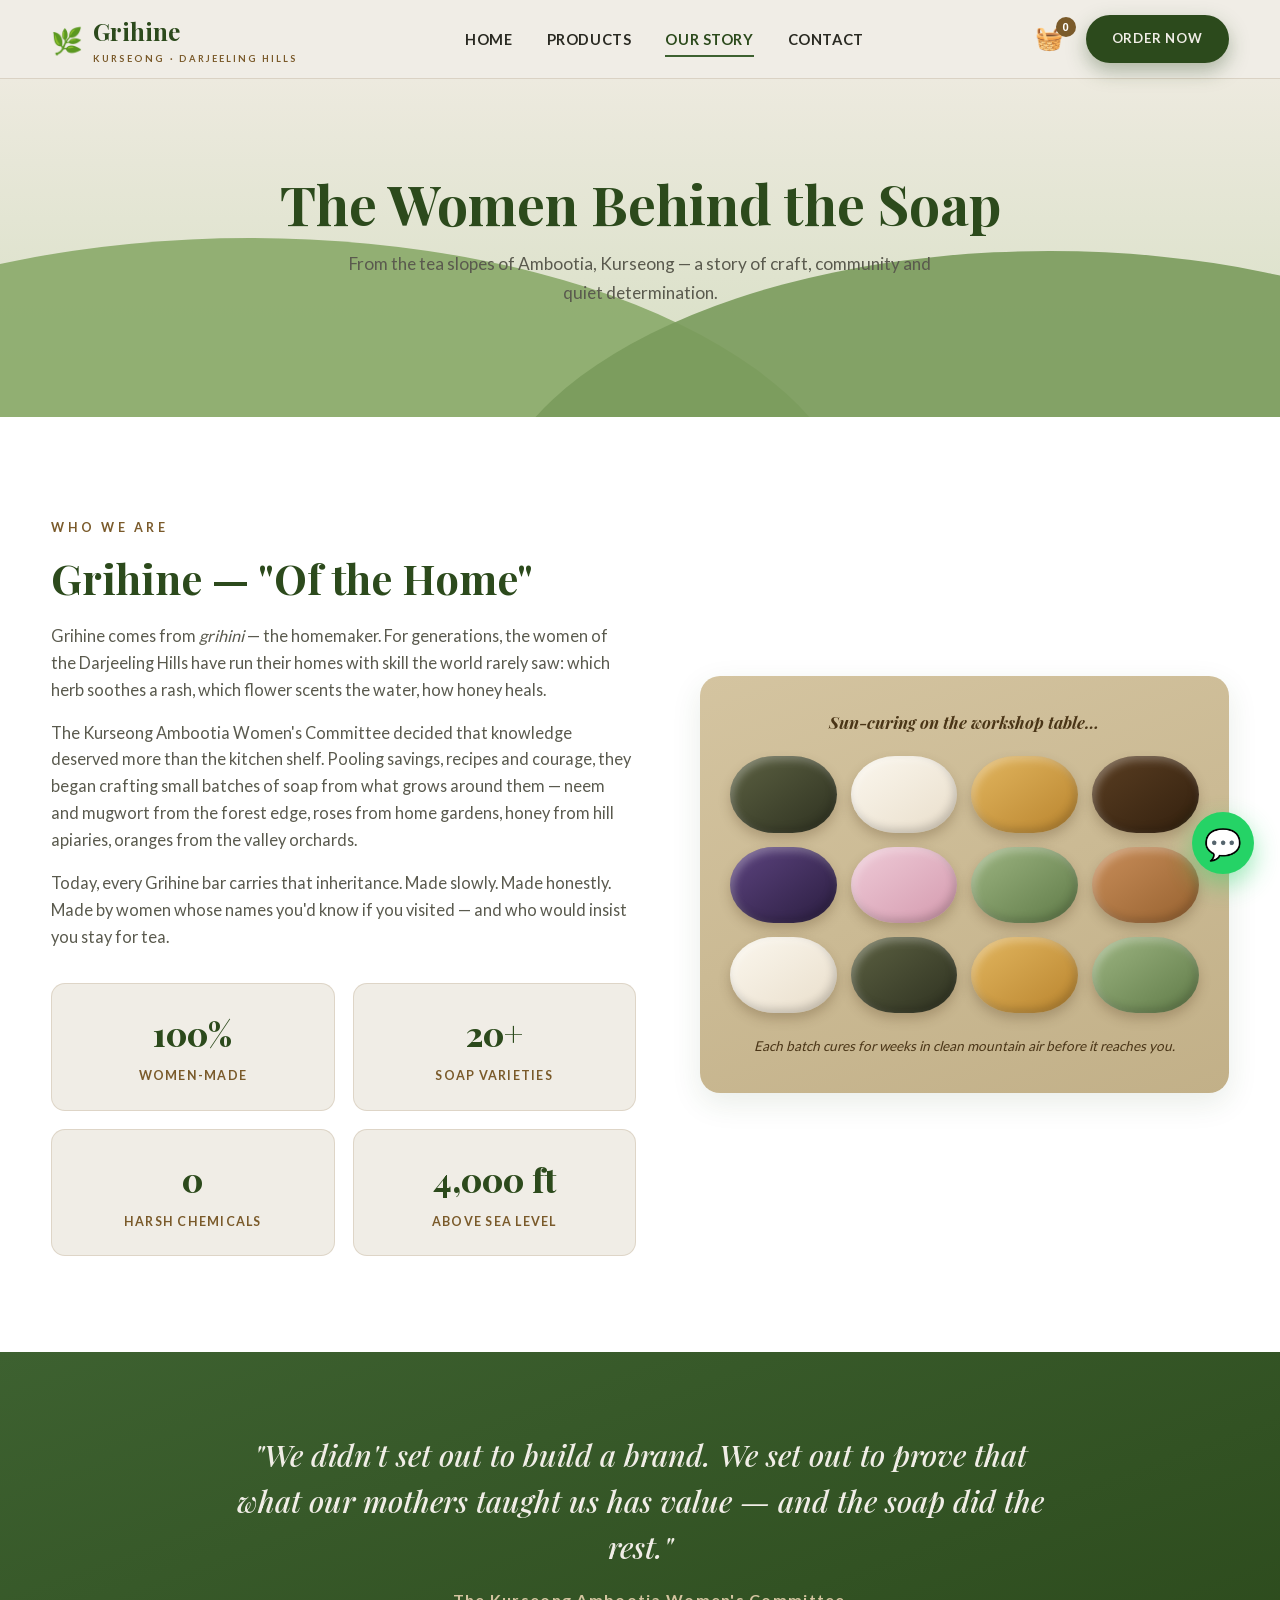
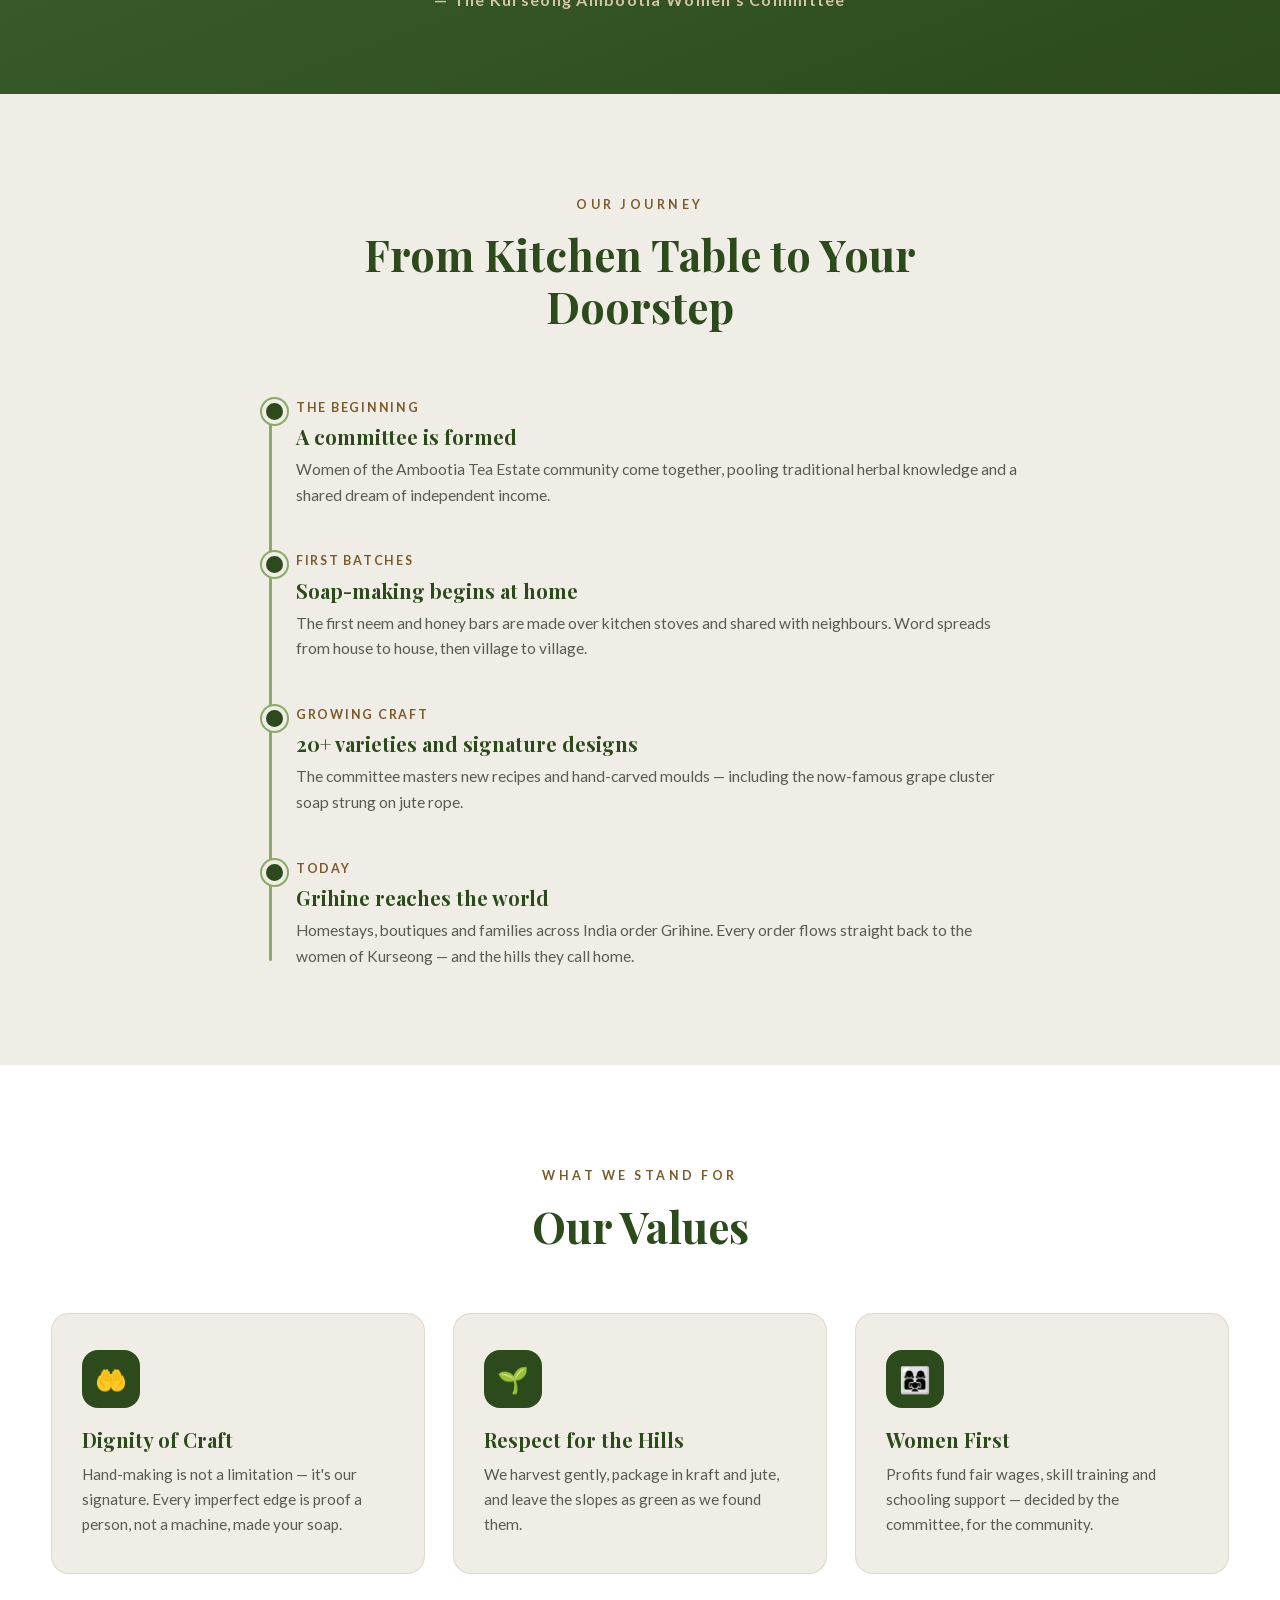
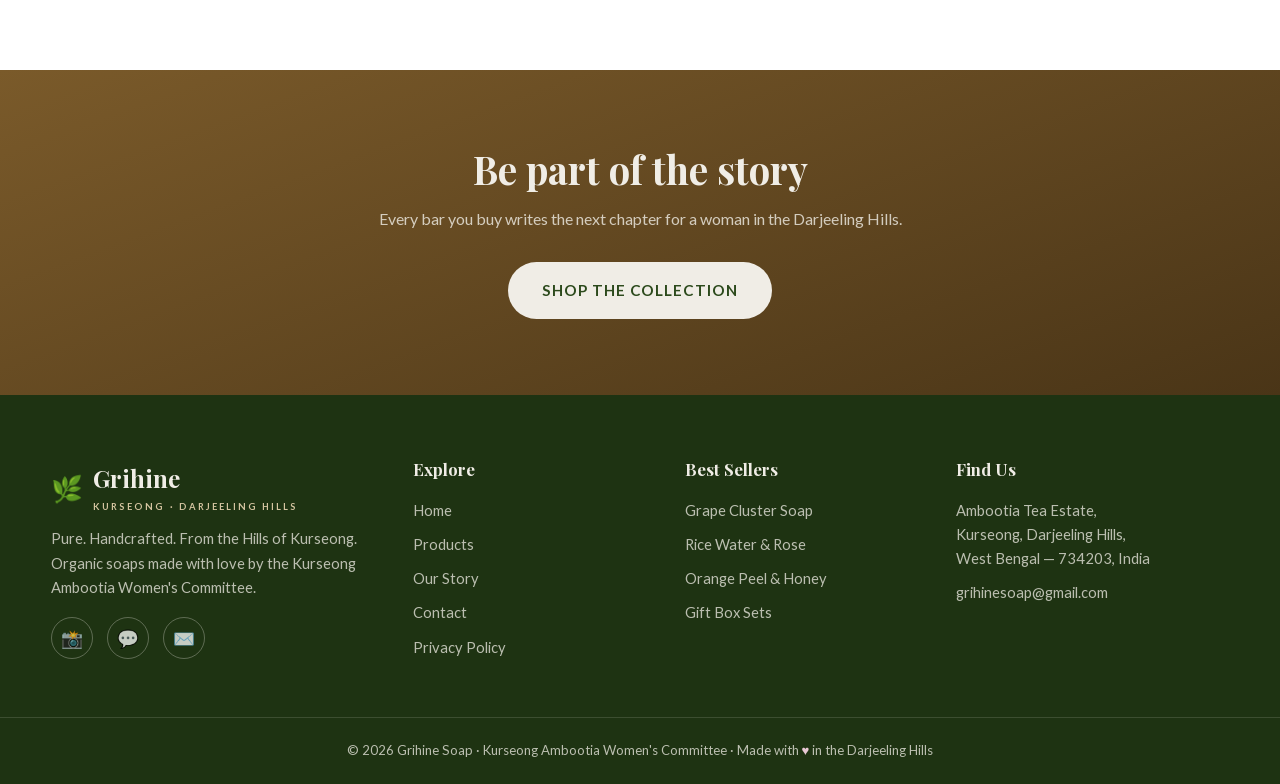
==== about.html @ 86d8ea6c "feat: Grihine Soap site — privacy-first static build (DPDP-ready) Handcrafted-soap brand site for th" ====
<!DOCTYPE html>
<html lang="en">
<head>
  <meta charset="UTF-8">
  <meta name="viewport" content="width=device-width, initial-scale=1.0">
  <!-- Security: CSP (meta-level — GitHub Pages can't set HTTP headers), strict referrer -->
  <meta http-equiv="Content-Security-Policy" content="default-src 'self'; script-src 'self'; style-src 'self' 'unsafe-inline'; img-src 'self' data:; font-src 'self'; connect-src 'self'; frame-src https://www.google.com; object-src 'none'; base-uri 'self'; form-action 'self'">
  <meta name="referrer" content="strict-origin-when-cross-origin">
  <title>Our Story — Grihine Soap | Kurseong Ambootia Women's Committee</title>
  <meta name="description" content="The story of Grihine Soap — how the women of Ambootia Tea Estate, Kurseong, turned hill-grown herbs and generations of knowledge into a handcrafted organic soap brand.">
  <meta name="keywords" content="women's committee Darjeeling, Ambootia Tea Estate, women entrepreneurs India, handmade soap story, Kurseong women, self help group soap">
  <meta name="author" content="Kurseong Ambootia Women's Committee">

  <meta property="og:type" content="website">
  <meta property="og:title" content="Our Story — Grihine Soap">
  <meta property="og:description" content="Made by the women of Ambootia Tea Estate, Kurseong. Every bar funds local livelihoods in the Darjeeling Hills.">
  <meta property="og:url" content="https://shadowgreen9371.github.io/grihine-soap/about.html">
  <meta property="og:site_name" content="Grihine Soap">
  <meta property="og:locale" content="en_IN">

  <link rel="icon" href="data:image/svg+xml,<svg xmlns=%22http://www.w3.org/2000/svg%22 viewBox=%220 0 100 100%22><text y=%22.9em%22 font-size=%2290%22>🌿</text></svg>">
  <link rel="stylesheet" href="style.css">
</head>
<body>

  <header class="navbar">
    <div class="container nav-inner">
      <a href="index.html" class="logo">
        <span class="leaf">🌿</span>
        <span>Grihine<small>Kurseong · Darjeeling Hills</small></span>
      </a>
      <nav class="nav-links" id="navLinks">
        <a href="index.html">Home</a>
        <a href="products.html">Products</a>
        <a href="about.html" class="active">Our Story</a>
        <a href="contact.html">Contact</a>
      </nav>
      <div class="nav-actions">
        <button class="cart-btn" id="cartBtn" aria-label="Cart" title="Your cart — checkout via WhatsApp">
          🧺<span class="cart-count" id="cartCount">0</span>
        </button>
        <a href="contact.html" class="btn btn-solid order-cta">Order Now</a>
        <button class="hamburger" id="hamburger" aria-label="Menu" aria-expanded="false">
          <span></span><span></span><span></span>
        </button>
      </div>
    </div>
  </header>

  <section class="page-hero">
    <div class="hills" aria-hidden="true">
      <div class="hill hill-mid-l"></div>
      <div class="hill hill-mid-r"></div>
    </div>
    <div class="container">
      <h1>The Women Behind the Soap</h1>
      <p>From the tea slopes of Ambootia, Kurseong — a story of craft, community and quiet determination.</p>
    </div>
  </section>

  <!-- Story -->
  <section class="section story">
    <div class="container story-grid">
      <div class="story-text reveal">
        <span class="eyebrow">Who We Are</span>
        <h2>Grihine — "Of the Home"</h2>
        <p>Grihine comes from <em>grihini</em> — the homemaker. For generations, the women of the Darjeeling Hills have run their homes with skill the world rarely saw: which herb soothes a rash, which flower scents the water, how honey heals.</p>
        <p>The Kurseong Ambootia Women's Committee decided that knowledge deserved more than the kitchen shelf. Pooling savings, recipes and courage, they began crafting small batches of soap from what grows around them — neem and mugwort from the forest edge, roses from home gardens, honey from hill apiaries, oranges from the valley orchards.</p>
        <p>Today, every Grihine bar carries that inheritance. Made slowly. Made honestly. Made by women whose names you'd know if you visited — and who would insist you stay for tea.</p>
        <div class="stats">
          <div class="stat-box"><span class="num">100%</span><span class="label">Women-Made</span></div>
          <div class="stat-box"><span class="num">20+</span><span class="label">Soap Varieties</span></div>
          <div class="stat-box"><span class="num">0</span><span class="label">Harsh Chemicals</span></div>
          <div class="stat-box"><span class="num">4,000 ft</span><span class="label">Above Sea Level</span></div>
        </div>
      </div>
      <div class="reveal">
        <div class="batch-display" aria-label="A fresh batch of handmade soaps">
          <h4>Sun-curing on the workshop table…</h4>
          <div class="batch-grid">
            <div class="mini-soap ms-neem"></div><div class="mini-soap ms-cream"></div>
            <div class="mini-soap ms-honey"></div><div class="mini-soap ms-choc"></div>
            <div class="mini-soap ms-grape"></div><div class="mini-soap ms-rose"></div>
            <div class="mini-soap ms-mint"></div><div class="mini-soap ms-clay"></div>
            <div class="mini-soap ms-cream"></div><div class="mini-soap ms-neem"></div>
            <div class="mini-soap ms-honey"></div><div class="mini-soap ms-mint"></div>
          </div>
          <p class="batch-note">Each batch cures for weeks in clean mountain air before it reaches you.</p>
        </div>
      </div>
    </div>
  </section>

  <!-- Quote band -->
  <section class="quote-band">
    <div class="container reveal">
      <blockquote>"We didn't set out to build a brand. We set out to prove that what our mothers taught us has value — and the soap did the rest."</blockquote>
      <cite>— The Kurseong Ambootia Women's Committee</cite>
    </div>
  </section>

  <!-- Journey timeline -->
  <section class="section">
    <div class="container">
      <div class="section-head reveal">
        <span class="eyebrow">Our Journey</span>
        <h2>From Kitchen Table to Your Doorstep</h2>
      </div>
      <div class="timeline">
        <div class="timeline-item reveal">
          <span class="tl-when">The Beginning</span>
          <h3>A committee is formed</h3>
          <p>Women of the Ambootia Tea Estate community come together, pooling traditional herbal knowledge and a shared dream of independent income.</p>
        </div>
        <div class="timeline-item reveal">
          <span class="tl-when">First Batches</span>
          <h3>Soap-making begins at home</h3>
          <p>The first neem and honey bars are made over kitchen stoves and shared with neighbours. Word spreads from house to house, then village to village.</p>
        </div>
        <div class="timeline-item reveal">
          <span class="tl-when">Growing Craft</span>
          <h3>20+ varieties and signature designs</h3>
          <p>The committee masters new recipes and hand-carved moulds — including the now-famous grape cluster soap strung on jute rope.</p>
        </div>
        <div class="timeline-item reveal">
          <span class="tl-when">Today</span>
          <h3>Grihine reaches the world</h3>
          <p>Homestays, boutiques and families across India order Grihine. Every order flows straight back to the women of Kurseong — and the hills they call home.</p>
        </div>
      </div>
    </div>
  </section>

  <!-- Values -->
  <section class="section why">
    <div class="container">
      <div class="section-head reveal">
        <span class="eyebrow">What We Stand For</span>
        <h2>Our Values</h2>
      </div>
      <div class="why-grid values-grid">
        <div class="why-card reveal">
          <div class="why-icon">🤲</div>
          <h3>Dignity of Craft</h3>
          <p>Hand-making is not a limitation — it's our signature. Every imperfect edge is proof a person, not a machine, made your soap.</p>
        </div>
        <div class="why-card reveal">
          <div class="why-icon">🌱</div>
          <h3>Respect for the Hills</h3>
          <p>We harvest gently, package in kraft and jute, and leave the slopes as green as we found them.</p>
        </div>
        <div class="why-card reveal">
          <div class="why-icon">👩‍👩‍👧</div>
          <h3>Women First</h3>
          <p>Profits fund fair wages, skill training and schooling support — decided by the committee, for the community.</p>
        </div>
      </div>
    </div>
  </section>

  <!-- CTA -->
  <section class="cta-band">
    <div class="container reveal">
      <h2>Be part of the story</h2>
      <p>Every bar you buy writes the next chapter for a woman in the Darjeeling Hills.</p>
      <a href="products.html" class="btn btn-light">Shop the Collection</a>
    </div>
  </section>

  <footer class="footer">
    <div class="container footer-grid">
      <div class="footer-brand">
        <a href="index.html" class="logo">
          <span class="leaf">🌿</span>
          <span>Grihine<small>Kurseong · Darjeeling Hills</small></span>
        </a>
        <p>Pure. Handcrafted. From the Hills of Kurseong. Organic soaps made with love by the Kurseong Ambootia Women's Committee.</p>
        <div class="social-links">
          <a href="https://instagram.com/grihinesoap" target="_blank" rel="noopener" aria-label="Instagram">📸</a>
          <a href="https://wa.me/91XXXXXXXXXX" target="_blank" rel="noopener" aria-label="WhatsApp">💬</a>
          <a href="mailto:grihinesoap@gmail.com" aria-label="Email">✉️</a>
        </div>
      </div>
      <div>
        <h4>Explore</h4>
        <ul>
          <li><a href="index.html">Home</a></li>
          <li><a href="products.html">Products</a></li>
          <li><a href="about.html">Our Story</a></li>
          <li><a href="contact.html">Contact</a></li>
          <li><a href="privacy.html">Privacy Policy</a></li>
        </ul>
      </div>
      <div>
        <h4>Best Sellers</h4>
        <ul>
          <li><a href="products.html#grape">Grape Cluster Soap</a></li>
          <li><a href="products.html#rice">Rice Water &amp; Rose</a></li>
          <li><a href="products.html#orange">Orange Peel &amp; Honey</a></li>
          <li><a href="products.html#gift">Gift Box Sets</a></li>
        </ul>
      </div>
      <div>
        <h4>Find Us</h4>
        <p>Ambootia Tea Estate,<br>Kurseong, Darjeeling Hills,<br>West Bengal — 734203, India</p>
        <p><a href="mailto:grihinesoap@gmail.com">grihinesoap@gmail.com</a></p>
      </div>
    </div>
    <div class="footer-bottom">
      <div class="container">
        © 2026 Grihine Soap · Kurseong Ambootia Women's Committee · Made with <span class="heart">♥</span> in the Darjeeling Hills
      </div>
    </div>
  </footer>

  <a class="wa-float" href="https://wa.me/91XXXXXXXXXX?text=Hello%20Grihine%20Soap!%20I%27d%20like%20to%20place%20an%20order." target="_blank" rel="noopener" aria-label="Chat on WhatsApp">💬</a>
  <div class="toast" id="toast" role="status" aria-live="polite"></div>
  <script src="script.js"></script>
</body>
</html>
---- style.css ----
/* ==========================================================================
   GRIHINE SOAP — Pure. Handcrafted. From the Hills of Kurseong.
   Handcrafted organic soap by the Kurseong Ambootia Women's Committee
   ========================================================================== */

/* ---------- Self-hosted fonts (no third-party requests — DPDP/GDPR safe) ---------- */
@font-face {
  font-family: 'Lato';
  font-style: normal;
  font-weight: 400;
  font-display: swap;
  src: url(fonts/lato-normal-400.woff2) format('woff2');
  unicode-range: U+0000-00FF, U+0131, U+0152-0153, U+02BB-02BC, U+02C6, U+02DA, U+02DC, U+0304, U+0308, U+0329, U+2000-206F, U+20AC, U+2122, U+2191, U+2193, U+2212, U+2215, U+FEFF, U+FFFD;
}
@font-face {
  font-family: 'Lato';
  font-style: normal;
  font-weight: 700;
  font-display: swap;
  src: url(fonts/lato-normal-700.woff2) format('woff2');
  unicode-range: U+0000-00FF, U+0131, U+0152-0153, U+02BB-02BC, U+02C6, U+02DA, U+02DC, U+0304, U+0308, U+0329, U+2000-206F, U+20AC, U+2122, U+2191, U+2193, U+2212, U+2215, U+FEFF, U+FFFD;
}
@font-face {
  font-family: 'Playfair Display';
  font-style: italic;
  font-weight: 500 800;
  font-display: swap;
  src: url(fonts/playfair-display-italic-500-800.woff2) format('woff2');
  unicode-range: U+0000-00FF, U+0131, U+0152-0153, U+02BB-02BC, U+02C6, U+02DA, U+02DC, U+0304, U+0308, U+0329, U+2000-206F, U+20AC, U+2122, U+2191, U+2193, U+2212, U+2215, U+FEFF, U+FFFD;
}
@font-face {
  font-family: 'Playfair Display';
  font-style: normal;
  font-weight: 500 800;
  font-display: swap;
  src: url(fonts/playfair-display-normal-500-800.woff2) format('woff2');
  unicode-range: U+0000-00FF, U+0131, U+0152-0153, U+02BB-02BC, U+02C6, U+02DA, U+02DC, U+0304, U+0308, U+0329, U+2000-206F, U+20AC, U+2122, U+2191, U+2193, U+2212, U+2215, U+FEFF, U+FFFD;
}

/* ---------- Variables & Reset ---------- */
:root {
  --forest: #2C4A1C;
  --hill: #3D6130;
  --tea: #8AAA6A;
  --clay: #D4C4A0;
  --mist: #F0EDE6;
  --bark: #7A5A2A;

  --bark-dark: #4A3517;
  --forest-dark: #1E3312;
  --grape: #3B2A52;
  --grape-deep: #251936;
  --rose: #E8C8D4;
  --honey: #D9A441;
  --neem: #3A3D2B;
  --ink: #2A2A22;
  --soft-ink: #5A5A4E;
  --card-shadow: 0 10px 30px rgba(44, 74, 28, 0.10);
  --card-shadow-hover: 0 24px 48px rgba(44, 74, 28, 0.18);

  --font-head: 'Playfair Display', Georgia, 'Times New Roman', serif;
  --font-body: 'Lato', Arial, Helvetica, sans-serif;
}

* { margin: 0; padding: 0; box-sizing: border-box; }

html { scroll-behavior: smooth; scroll-padding-top: 90px; }

body {
  font-family: var(--font-body);
  color: var(--ink);
  background: var(--mist);
  line-height: 1.65;
  overflow-x: hidden;
}

img { max-width: 100%; display: block; }
a { color: inherit; text-decoration: none; }
ul { list-style: none; }

h1, h2, h3, h4 { font-family: var(--font-head); color: var(--forest); line-height: 1.2; }

.container { width: min(1180px, 92%); margin: 0 auto; }

/* ---------- Buttons ---------- */
.btn {
  display: inline-block;
  padding: 14px 32px;
  border-radius: 50px;
  font-family: var(--font-body);
  font-weight: 700;
  font-size: 0.95rem;
  letter-spacing: 0.06em;
  text-transform: uppercase;
  cursor: pointer;
  border: 2px solid transparent;
  transition: transform 0.25s ease, box-shadow 0.25s ease, background 0.25s ease, color 0.25s ease;
}
.btn:hover { transform: translateY(-3px); }

.btn-solid {
  background: var(--forest);
  color: var(--mist);
  box-shadow: 0 8px 20px rgba(44, 74, 28, 0.35);
}
.btn-solid:hover { background: var(--hill); box-shadow: 0 14px 28px rgba(44, 74, 28, 0.4); }

.btn-outline {
  background: transparent;
  color: var(--forest);
  border-color: var(--forest);
}
.btn-outline:hover { background: var(--forest); color: var(--mist); }

.btn-light {
  background: var(--mist);
  color: var(--forest);
}
.btn-light:hover { background: var(--clay); }

.btn-clay {
  background: var(--clay);
  color: var(--bark-dark);
}
.btn-clay:hover { background: #e3d6b8; }

.btn-whatsapp {
  background: #25D366;
  color: #fff;
  box-shadow: 0 8px 20px rgba(37, 211, 102, 0.35);
}
.btn-whatsapp:hover { background: #1ebe5a; }

/* ---------- Navbar ---------- */
.navbar {
  position: sticky;
  top: 0;
  z-index: 1000;
  background: rgba(240, 237, 230, 0.92);
  backdrop-filter: blur(12px);
  -webkit-backdrop-filter: blur(12px);
  border-bottom: 1px solid rgba(122, 90, 42, 0.18);
}
.nav-inner {
  display: flex;
  align-items: center;
  justify-content: space-between;
  gap: 24px;
  height: 78px;
}
.logo {
  display: flex;
  align-items: center;
  gap: 10px;
  font-family: var(--font-head);
  font-size: 1.5rem;
  font-weight: 700;
  color: var(--forest);
}
.logo .leaf { font-size: 1.6rem; }
.logo small {
  display: block;
  font-family: var(--font-body);
  font-size: 0.58rem;
  font-weight: 700;
  letter-spacing: 0.22em;
  text-transform: uppercase;
  color: var(--bark);
}

.nav-links {
  display: flex;
  gap: 34px;
  align-items: center;
}
.nav-links a {
  font-weight: 700;
  font-size: 0.92rem;
  letter-spacing: 0.04em;
  text-transform: uppercase;
  color: var(--ink);
  position: relative;
  padding: 6px 0;
}
.nav-links a::after {
  content: '';
  position: absolute;
  left: 0; bottom: 0;
  width: 0; height: 2px;
  background: var(--hill);
  transition: width 0.3s ease;
}
.nav-links a:hover::after, .nav-links a.active::after { width: 100%; }
.nav-links a.active { color: var(--forest); }

.nav-actions { display: flex; align-items: center; gap: 18px; }

.cart-btn {
  position: relative;
  background: none;
  border: none;
  font-size: 1.45rem;
  cursor: pointer;
  line-height: 1;
  padding: 4px;
}
.cart-count {
  position: absolute;
  top: -6px; right: -8px;
  min-width: 20px; height: 20px;
  padding: 0 5px;
  background: var(--bark);
  color: #fff;
  border-radius: 50px;
  font-size: 0.7rem;
  font-weight: 700;
  display: flex;
  align-items: center;
  justify-content: center;
  transition: transform 0.2s ease;
}
.cart-count.bump { animation: bump 0.4s ease; }
@keyframes bump {
  0% { transform: scale(1); }
  40% { transform: scale(1.5); }
  100% { transform: scale(1); }
}

.order-cta { padding: 11px 24px; font-size: 0.82rem; }

.hamburger {
  display: none;
  flex-direction: column;
  gap: 5px;
  background: none;
  border: none;
  cursor: pointer;
  padding: 6px;
}
.hamburger span {
  width: 26px; height: 3px;
  background: var(--forest);
  border-radius: 3px;
  transition: transform 0.3s ease, opacity 0.3s ease;
}
.hamburger.open span:nth-child(1) { transform: translateY(8px) rotate(45deg); }
.hamburger.open span:nth-child(2) { opacity: 0; }
.hamburger.open span:nth-child(3) { transform: translateY(-8px) rotate(-45deg); }

/* ---------- Hero with CSS mountain art ---------- */
.hero {
  position: relative;
  min-height: 92vh;
  display: flex;
  flex-direction: column;
  justify-content: center;
  overflow: hidden;
  background: linear-gradient(180deg, #F4F1E8 0%, #E8E9DA 38%, #D5DEC2 70%, #C3D2AC 100%);
}

/* sun */
.hero::before {
  content: '';
  position: absolute;
  top: 9%; right: 14%;
  width: 130px; height: 130px;
  border-radius: 50%;
  background: radial-gradient(circle, rgba(255, 245, 214, 0.95) 0%, rgba(255, 240, 200, 0.45) 55%, transparent 72%);
}

/* layered hills */
.hills { position: absolute; inset: 0; pointer-events: none; }
.hill { position: absolute; border-radius: 50%; }
.hill-far-l   { width: 90vw; height: 46vw; left: -32vw; bottom: -28vw; background: #A9BE8E; opacity: 0.65; }
.hill-far-r   { width: 100vw; height: 50vw; right: -38vw; bottom: -31vw; background: #9DB582; opacity: 0.7; }
.hill-mid-l   { width: 95vw; height: 46vw; left: -28vw; bottom: -32vw; background: var(--tea); }
.hill-mid-r   { width: 88vw; height: 44vw; right: -26vw; bottom: -31vw; background: #7B9C5C; }
.hill-near-l  {
  width: 110vw; height: 50vw; left: -34vw; bottom: -38vw;
  background: repeating-linear-gradient(115deg, var(--hill) 0px, var(--hill) 26px, #466F37 26px, #466F37 30px);
}
.hill-near-r  {
  width: 100vw; height: 48vw; right: -30vw; bottom: -38vw;
  background: repeating-linear-gradient(65deg, var(--forest) 0px, var(--forest) 28px, #355823 28px, #355823 32px);
}
/* drifting mist bands */
.mist-band {
  position: absolute;
  height: 36px;
  width: 60vw;
  border-radius: 50px;
  background: linear-gradient(90deg, transparent, rgba(240, 237, 230, 0.75), transparent);
  animation: drift 14s ease-in-out infinite alternate;
}
.mist-1 { bottom: 24%; left: -8%; }
.mist-2 { bottom: 14%; right: -12%; animation-delay: -7s; animation-duration: 18s; }
@keyframes drift {
  from { transform: translateX(-6%); opacity: 0.85; }
  to   { transform: translateX(9%); opacity: 0.55; }
}

.hero-content {
  position: relative;
  z-index: 2;
  text-align: center;
  padding: 130px 5% 200px;
}
.hero-kicker {
  display: inline-block;
  font-size: 0.82rem;
  font-weight: 700;
  letter-spacing: 0.3em;
  text-transform: uppercase;
  color: var(--bark);
  background: rgba(240, 237, 230, 0.7);
  border: 1px solid rgba(122, 90, 42, 0.3);
  border-radius: 50px;
  padding: 9px 22px;
  margin-bottom: 26px;
  opacity: 0;
  animation: fadeUp 0.9s ease 0.15s forwards;
}
.hero h1 {
  font-size: clamp(2.9rem, 7.5vw, 5.4rem);
  font-weight: 800;
  color: var(--forest);
  opacity: 0;
  animation: fadeUp 0.9s ease 0.35s forwards;
}
.hero h1 em { font-style: italic; color: var(--bark); }
.hero .tagline {
  font-size: clamp(1.05rem, 2.4vw, 1.4rem);
  color: var(--soft-ink);
  font-weight: 400;
  letter-spacing: 0.06em;
  margin: 18px auto 38px;
  max-width: 640px;
  opacity: 0;
  animation: fadeUp 0.9s ease 0.55s forwards;
}
.hero-ctas {
  display: flex;
  gap: 18px;
  justify-content: center;
  flex-wrap: wrap;
  opacity: 0;
  animation: fadeUp 0.9s ease 0.75s forwards;
}
@keyframes fadeUp {
  from { opacity: 0; transform: translateY(28px); }
  to   { opacity: 1; transform: translateY(0); }
}

/* animated badge strip */
.badge-strip {
  position: absolute;
  bottom: 0; left: 0; right: 0;
  z-index: 3;
  background: var(--forest);
  color: var(--mist);
  overflow: hidden;
  padding: 14px 0;
}
.badge-track {
  display: flex;
  gap: 56px;
  width: max-content;
  animation: marquee 28s linear infinite;
}
.badge-track span {
  font-size: 0.85rem;
  font-weight: 700;
  letter-spacing: 0.18em;
  text-transform: uppercase;
  white-space: nowrap;
}
@keyframes marquee {
  from { transform: translateX(0); }
  to   { transform: translateX(-50%); }
}

/* ---------- Sections ---------- */
.section { padding: 96px 0; }
.section-head { text-align: center; max-width: 680px; margin: 0 auto 60px; }
.eyebrow {
  display: inline-block;
  font-size: 0.78rem;
  font-weight: 700;
  letter-spacing: 0.28em;
  text-transform: uppercase;
  color: var(--bark);
  margin-bottom: 14px;
}
.section-head h2 { font-size: clamp(1.9rem, 4vw, 2.7rem); margin-bottom: 16px; }
.section-head p { color: var(--soft-ink); font-size: 1.05rem; }

.on-dark .eyebrow { color: var(--clay); }
.on-dark h2, .on-dark h3 { color: var(--mist); }
.on-dark p { color: rgba(240, 237, 230, 0.8); }

/* scroll reveal */
.reveal { opacity: 0; transform: translateY(34px); transition: opacity 0.7s ease, transform 0.7s ease; }
.reveal.visible { opacity: 1; transform: translateY(0); }

/* ---------- Product grid ---------- */
.product-grid {
  display: grid;
  grid-template-columns: repeat(3, 1fr);
  gap: 32px;
}
.product-card {
  background: #fff;
  border-radius: 18px;
  overflow: hidden;
  box-shadow: var(--card-shadow);
  transition: transform 0.35s ease, box-shadow 0.35s ease;
  display: flex;
  flex-direction: column;
}
.product-card:hover { transform: translateY(-10px); box-shadow: var(--card-shadow-hover); }

.product-tag {
  position: absolute;
  top: 14px; left: 14px;
  background: rgba(240, 237, 230, 0.92);
  color: var(--forest);
  font-size: 0.68rem;
  font-weight: 700;
  letter-spacing: 0.12em;
  text-transform: uppercase;
  padding: 5px 12px;
  border-radius: 50px;
}

.product-body { padding: 24px 26px 28px; display: flex; flex-direction: column; flex: 1; }
.product-body h3 { font-size: 1.32rem; margin-bottom: 8px; }
.product-body .benefit { color: var(--soft-ink); font-size: 0.95rem; flex: 1; }
.product-meta {
  display: flex;
  align-items: center;
  justify-content: space-between;
  flex-wrap: wrap;
  gap: 8px;
  margin: 16px 0 18px;
}
.weight { white-space: nowrap; }
.price { white-space: nowrap; }
.weight {
  font-size: 0.78rem;
  font-weight: 700;
  letter-spacing: 0.1em;
  text-transform: uppercase;
  color: var(--bark);
  background: var(--mist);
  padding: 4px 12px;
  border-radius: 50px;
}
.price { font-family: var(--font-head); font-size: 1.45rem; font-weight: 700; color: var(--forest); }
.add-cart { width: 100%; padding: 13px 0; font-size: 0.85rem; }

/* ---------- Product CSS art ---------- */
.soap-visual {
  position: relative;
  height: 240px;
  display: flex;
  align-items: center;
  justify-content: center;
  overflow: hidden;
}
.soap-visual.lg { height: 340px; border-radius: 18px; }

/* Grape Cluster — jute rope + purple berries */
.visual-grape { background: linear-gradient(160deg, #EFEAF2 0%, #DCD2E4 100%); }
.rope {
  position: absolute;
  top: 0; left: 50%;
  transform: translateX(-50%);
  width: 9px; height: 64px;
  background: repeating-linear-gradient(45deg, #B89B6A 0 4px, #9C7F50 4px 8px);
  border-radius: 0 0 5px 5px;
}
.rope::before {
  content: '';
  position: absolute;
  top: 6px; left: 50%;
  transform: translateX(-50%);
  width: 30px; height: 38px;
  border: 7px solid #B89B6A;
  border-radius: 50% 50% 50% 50% / 60% 60% 40% 40%;
  background: transparent;
}
.grapes {
  position: absolute;
  top: 62px; left: 50%;
  margin-left: -19px;
  width: 38px; height: 38px;
  border-radius: 50%;
  background: radial-gradient(circle at 32% 28%, #5D4480, var(--grape) 58%, var(--grape-deep));
  box-shadow:
    -26px 18px 0 -2px var(--grape),
    26px 16px 0 -2px #46325F,
    0 32px 0 -1px #46325F,
    -18px 50px 0 -3px var(--grape-deep),
    20px 48px 0 -3px var(--grape),
    -2px 66px 0 -4px #46325F,
    8px 84px 0 -6px var(--grape-deep);
}

.soap-visual.lg .rope { height: 96px; }
.soap-visual.lg .grapes { top: 94px; transform: scale(1.25); transform-origin: top center; }

/* Rice Water & Rose — white pearl bar */
.visual-rice { background: linear-gradient(160deg, #FAF4F6 0%, #F0DCE4 100%); }
/* Orange Peel & Honey — warm golden bar */
.visual-orange { background: linear-gradient(160deg, #FBF1DE 0%, #F2D9AC 100%); }
/* Neem & Mugwort — deep herbal bar */
.visual-neem { background: linear-gradient(160deg, #E4E6D8 0%, #C9CDB2 100%); }

.soap-bar {
  position: relative;
  width: 58%;
  max-width: 210px;
  aspect-ratio: 1.55;
  border-radius: 46% 46% 46% 46% / 56% 56% 56% 56%;
  box-shadow: inset -8px -10px 18px rgba(0,0,0,0.13), inset 8px 10px 18px rgba(255,255,255,0.45), 0 16px 26px rgba(0,0,0,0.16);
}
.soap-bar::before {
  /* embossed botanical sprig */
  content: '';
  position: absolute;
  top: 26%; left: 30%;
  width: 40%; height: 12%;
  border-radius: 50%;
  transform: rotate(-24deg);
  background: rgba(255, 255, 255, 0.28);
  box-shadow: 22px 18px 0 -2px rgba(255,255,255,0.22), -6px 26px 0 -3px rgba(255,255,255,0.18);
}
.soap-bar::after {
  content: '';
  position: absolute;
  top: 12%; left: 14%;
  width: 34%; height: 22%;
  border-radius: 50%;
  background: rgba(255, 255, 255, 0.32);
  filter: blur(2px);
}
.bar-rice   { background: linear-gradient(145deg, #FDFBF6, #EFE6DC 70%, #E2D4C6); }
.bar-orange { background: linear-gradient(145deg, #E8C275, var(--honey) 60%, #B9842E); }
.bar-neem   { background: linear-gradient(145deg, #5C6142, var(--neem) 60%, #24261A); }
.bar-neem::before { background: rgba(255,255,255,0.14); box-shadow: 22px 18px 0 -2px rgba(255,255,255,0.1), -6px 26px 0 -3px rgba(255,255,255,0.08); }
.bar-neem::after { background: rgba(255,255,255,0.12); }

/* Bulk — tray of assorted mini bars */
.visual-bulk { background: linear-gradient(160deg, #EFEDE3 0%, #DDD8C4 100%); }
.bulk-tray {
  position: relative;
  width: 18px; height: 12px;
  border-radius: 50%;
  background: #F4EEDD;
  box-shadow:
    30px 2px 0 6px #D9A441,
    62px -2px 0 6px #4A4E36,
    -30px 4px 0 6px #8A5A33,
    2px 26px 0 6px #4A4E36,
    34px 28px 0 6px #F4EEDD,
    -28px 30px 0 6px #D9A441,
    64px 24px 0 6px #B9842E,
    4px 52px 0 6px #8A5A33,
    36px 54px 0 6px #F4EEDD,
    -28px 56px 0 6px #4A4E36;
}

/* Gift box — kraft box, jute ribbon & bow */
.visual-gift { background: linear-gradient(160deg, #F2E9DA 0%, #E2D2B8 100%); }
.gift-box {
  position: relative;
  width: 150px; height: 110px;
  background: linear-gradient(165deg, #C9A876, #B08F5C);
  border-radius: 8px;
  box-shadow: 0 16px 26px rgba(74, 53, 23, 0.3);
}
.gift-box::before {
  /* vertical jute ribbon */
  content: '';
  position: absolute;
  top: 0; bottom: 0; left: 50%;
  transform: translateX(-50%);
  width: 18px;
  background: repeating-linear-gradient(45deg, #EDE3CE 0 5px, #DCCBA8 5px 10px);
}
.gift-box::after {
  /* lid edge */
  content: '';
  position: absolute;
  top: 26px; left: -5px; right: -5px;
  height: 5px;
  background: #93753F;
  border-radius: 4px;
}
.gift-bow {
  position: absolute;
  top: -13px; left: 50%;
  transform: translateX(-50%);
  width: 16px; height: 16px;
  background: #EDE3CE;
  border-radius: 50%;
  z-index: 2;
}
.gift-bow::before, .gift-bow::after {
  content: '';
  position: absolute;
  top: 0;
  width: 26px; height: 17px;
  background: #E3D5B6;
  border-radius: 50% 50% 50% 50% / 70% 70% 30% 30%;
}
.gift-bow::before { left: -22px; transform: rotate(-22deg); }
.gift-bow::after { right: -22px; transform: rotate(22deg); }
.gift-sm { transform: scale(0.72) translateY(16px); }
.gift-lg { transform: scale(1.12); }

/* ---------- Our Story ---------- */
.story { background: #fff; }
.story-grid {
  display: grid;
  grid-template-columns: 1.05fr 0.95fr;
  gap: 64px;
  align-items: center;
}
.story-text h2 { font-size: clamp(1.9rem, 4vw, 2.6rem); margin-bottom: 20px; }
.story-text p { color: var(--soft-ink); margin-bottom: 16px; font-size: 1.02rem; }
.stats {
  display: grid;
  grid-template-columns: repeat(2, 1fr);
  gap: 18px;
  margin-top: 32px;
}
.stat-box {
  background: var(--mist);
  border: 1px solid rgba(122, 90, 42, 0.16);
  border-radius: 14px;
  padding: 22px 20px;
  text-align: center;
}
.stat-box .num {
  display: block;
  font-family: var(--font-head);
  font-size: 2.1rem;
  font-weight: 800;
  color: var(--forest);
}
.stat-box .label {
  font-size: 0.78rem;
  font-weight: 700;
  letter-spacing: 0.1em;
  text-transform: uppercase;
  color: var(--bark);
}

/* decorative soap batch display */
.batch-display {
  background: linear-gradient(160deg, var(--clay), #C2B088);
  border-radius: 20px;
  padding: 36px 30px;
  box-shadow: var(--card-shadow);
}
.batch-display h4 {
  text-align: center;
  color: var(--bark-dark);
  font-size: 1.05rem;
  font-style: italic;
  margin-bottom: 24px;
}
.batch-grid {
  display: grid;
  grid-template-columns: repeat(4, 1fr);
  gap: 14px;
}
.mini-soap {
  aspect-ratio: 1.4;
  border-radius: 46% 46% 46% 46% / 56% 56% 56% 56%;
  box-shadow: inset -3px -4px 8px rgba(0,0,0,0.18), inset 3px 4px 8px rgba(255,255,255,0.3), 0 6px 12px rgba(74,53,23,0.25);
  transition: transform 0.3s ease;
}
.mini-soap:hover { transform: translateY(-5px) rotate(-3deg); }
.ms-cream  { background: linear-gradient(145deg, #FBF7EE, #E9DECB); }
.ms-honey  { background: linear-gradient(145deg, #E2B65F, #B9842E); }
.ms-neem   { background: linear-gradient(145deg, #5C6142, #2E3120); }
.ms-choc   { background: linear-gradient(145deg, #5A3E22, #33200E); }
.ms-grape  { background: linear-gradient(145deg, #5D4480, #2A1D3F); }
.ms-clay   { background: linear-gradient(145deg, #C98E5A, #96612F); }
.ms-mint   { background: linear-gradient(145deg, #9DB582, #5F7A47); }
.ms-rose   { background: linear-gradient(145deg, #EFCBD8, #D49AAE); }
.batch-note {
  margin-top: 22px;
  text-align: center;
  font-size: 0.85rem;
  color: var(--bark-dark);
  font-style: italic;
}

/* ---------- Ingredients ---------- */
.ingredients { background: var(--mist); }
.ing-grid {
  display: grid;
  grid-template-columns: repeat(6, 1fr);
  gap: 22px;
}
.ing-card {
  background: #fff;
  border-radius: 16px;
  padding: 28px 16px;
  text-align: center;
  border-top: 4px solid var(--tea);
  box-shadow: var(--card-shadow);
  transition: transform 0.3s ease;
}
.ing-card:hover { transform: translateY(-7px); }
.ing-card .ing-icon { font-size: 2.2rem; display: block; margin-bottom: 12px; }
.ing-card h4 { font-size: 1rem; margin-bottom: 6px; }
.ing-card p { font-size: 0.82rem; color: var(--soft-ink); }

/* ---------- Why Grihine ---------- */
.why { background: #fff; }
.why-grid {
  display: grid;
  grid-template-columns: repeat(3, 1fr);
  gap: 28px;
}
.why-card {
  background: var(--mist);
  border-radius: 18px;
  padding: 36px 30px;
  border: 1px solid rgba(122, 90, 42, 0.14);
  transition: transform 0.3s ease, box-shadow 0.3s ease;
}
.why-card:hover { transform: translateY(-7px); box-shadow: var(--card-shadow); }
.why-card .why-icon {
  width: 58px; height: 58px;
  border-radius: 16px;
  background: var(--forest);
  color: var(--mist);
  font-size: 1.6rem;
  display: flex;
  align-items: center;
  justify-content: center;
  margin-bottom: 20px;
}
.why-card h3 { font-size: 1.25rem; margin-bottom: 10px; }
.why-card p { color: var(--soft-ink); font-size: 0.95rem; }

/* ---------- Gifting ---------- */
.gifting { background: linear-gradient(160deg, var(--bark-dark), #3A2A10); color: var(--mist); }
.gift-grid {
  display: grid;
  grid-template-columns: 1fr 1.1fr;
  gap: 64px;
  align-items: center;
}
.gift-visuals {
  display: flex;
  align-items: flex-end;
  justify-content: center;
  gap: 8px;
  padding: 30px 0;
}
.gift-text h2 { font-size: clamp(1.8rem, 3.6vw, 2.5rem); color: var(--mist); margin-bottom: 18px; }
.gift-text p { color: rgba(240, 237, 230, 0.82); margin-bottom: 24px; }
.gift-options { margin-bottom: 32px; }
.gift-options li {
  display: flex;
  justify-content: space-between;
  align-items: baseline;
  gap: 16px;
  padding: 14px 0;
  border-bottom: 1px dashed rgba(212, 196, 160, 0.3);
}
.gift-options .g-name { font-weight: 700; color: var(--clay); }
.gift-options .g-desc { flex: 1; font-size: 0.88rem; color: rgba(240, 237, 230, 0.7); }
.gift-options .g-price { font-family: var(--font-head); font-size: 1.15rem; font-weight: 700; color: var(--mist); white-space: nowrap; }

/* ---------- Testimonials ---------- */
.testimonials { background: var(--mist); }
.testi-grid {
  display: grid;
  grid-template-columns: repeat(3, 1fr);
  gap: 28px;
}
.testi-card {
  background: #fff;
  border-radius: 18px;
  padding: 34px 30px;
  box-shadow: var(--card-shadow);
  position: relative;
  transition: transform 0.3s ease;
}
.testi-card:hover { transform: translateY(-6px); }
.testi-card::before {
  content: '\201C';
  position: absolute;
  top: 10px; left: 22px;
  font-family: var(--font-head);
  font-size: 4.4rem;
  color: var(--clay);
  line-height: 1;
}
.stars { color: var(--honey); letter-spacing: 3px; margin-bottom: 14px; font-size: 1rem; }
.testi-card blockquote {
  font-style: italic;
  color: var(--soft-ink);
  margin-bottom: 20px;
  position: relative;
  z-index: 1;
}
.testi-who { display: flex; align-items: center; gap: 12px; }
.testi-avatar {
  width: 46px; height: 46px;
  border-radius: 50%;
  background: var(--hill);
  color: var(--mist);
  font-family: var(--font-head);
  font-weight: 700;
  font-size: 1.1rem;
  display: flex;
  align-items: center;
  justify-content: center;
}
.testi-who .name { font-weight: 700; color: var(--ink); display: block; line-height: 1.3; }
.testi-who .place { font-size: 0.82rem; color: var(--soft-ink); }

/* ---------- Order channels ---------- */
.channels { background: linear-gradient(160deg, var(--forest-dark), var(--forest)); }
.channel-grid {
  display: grid;
  grid-template-columns: repeat(4, 1fr);
  gap: 24px;
}
.channel-card {
  background: rgba(240, 237, 230, 0.07);
  border: 1px solid rgba(240, 237, 230, 0.18);
  border-radius: 18px;
  padding: 34px 24px;
  text-align: center;
  color: var(--mist);
  transition: transform 0.3s ease, background 0.3s ease;
  display: block;
}
.channel-card:hover { transform: translateY(-7px); background: rgba(240, 237, 230, 0.14); }
.channel-card .ch-icon { font-size: 2.3rem; display: block; margin-bottom: 14px; }
.channel-card h3 { color: var(--mist); font-size: 1.15rem; margin-bottom: 8px; }
.channel-card p { color: rgba(240, 237, 230, 0.75); font-size: 0.88rem; }
.channel-card .ch-handle {
  display: inline-block;
  margin-top: 14px;
  font-size: 0.82rem;
  font-weight: 700;
  letter-spacing: 0.06em;
  color: var(--clay);
}

/* ---------- Footer ---------- */
.footer {
  background: var(--forest-dark);
  color: rgba(240, 237, 230, 0.75);
  padding: 64px 0 0;
}
.footer-grid {
  display: grid;
  grid-template-columns: 1.4fr 1fr 1fr 1.2fr;
  gap: 44px;
  padding-bottom: 48px;
}
.footer h4 {
  color: var(--mist);
  font-size: 1.05rem;
  margin-bottom: 18px;
}
.footer .footer-brand .logo { color: var(--mist); margin-bottom: 12px; }
.footer .footer-brand .logo small { color: var(--clay); }
.footer p, .footer li { font-size: 0.92rem; margin-bottom: 10px; }
.footer a:hover { color: var(--clay); }
.footer .social-links { display: flex; gap: 14px; margin-top: 18px; }
.footer .social-links a {
  width: 42px; height: 42px;
  border: 1px solid rgba(240, 237, 230, 0.3);
  border-radius: 50%;
  display: flex;
  align-items: center;
  justify-content: center;
  font-size: 1.1rem;
  transition: background 0.3s ease, transform 0.3s ease;
}
.footer .social-links a:hover { background: rgba(240, 237, 230, 0.12); transform: translateY(-3px); }
.footer-bottom {
  border-top: 1px solid rgba(240, 237, 230, 0.14);
  padding: 22px 0;
  text-align: center;
  font-size: 0.82rem;
}
.footer-bottom .heart { color: var(--rose); }

/* ---------- WhatsApp float & toast ---------- */
.wa-float {
  position: fixed;
  bottom: 26px; right: 26px;
  z-index: 1200;
  width: 62px; height: 62px;
  border-radius: 50%;
  background: #25D366;
  color: #fff;
  font-size: 1.9rem;
  display: flex;
  align-items: center;
  justify-content: center;
  box-shadow: 0 10px 26px rgba(37, 211, 102, 0.45);
  transition: transform 0.25s ease;
  animation: waPulse 2.6s ease infinite;
}
.wa-float:hover { transform: scale(1.1); }
@keyframes waPulse {
  0%, 100% { box-shadow: 0 10px 26px rgba(37, 211, 102, 0.45), 0 0 0 0 rgba(37, 211, 102, 0.4); }
  50% { box-shadow: 0 10px 26px rgba(37, 211, 102, 0.45), 0 0 0 16px rgba(37, 211, 102, 0); }
}

.toast {
  position: fixed;
  bottom: 110px; right: 26px;
  z-index: 1300;
  background: var(--forest);
  color: var(--mist);
  padding: 14px 22px;
  border-radius: 12px;
  font-size: 0.9rem;
  font-weight: 700;
  box-shadow: 0 12px 28px rgba(0,0,0,0.25);
  opacity: 0;
  transform: translateY(14px);
  pointer-events: none;
  transition: opacity 0.35s ease, transform 0.35s ease;
  max-width: 320px;
}
.toast.show { opacity: 1; transform: translateY(0); }

/* ---------- Sub-page hero ---------- */
.page-hero {
  position: relative;
  padding: 92px 0 110px;
  text-align: center;
  background: linear-gradient(180deg, #EDEADF 0%, #D5DEC2 100%);
  overflow: hidden;
}
.page-hero .hill { opacity: 0.9; }
.page-hero h1 {
  position: relative;
  z-index: 2;
  font-size: clamp(2.2rem, 5vw, 3.4rem);
  opacity: 0;
  animation: fadeUp 0.8s ease 0.1s forwards;
}
.page-hero p {
  position: relative;
  z-index: 2;
  color: var(--soft-ink);
  max-width: 620px;
  margin: 14px auto 0;
  font-size: 1.08rem;
  opacity: 0;
  animation: fadeUp 0.8s ease 0.3s forwards;
}

/* ---------- Products page: detail rows ---------- */
.detail-row {
  display: grid;
  grid-template-columns: 0.9fr 1.1fr;
  gap: 56px;
  align-items: center;
  padding: 64px 0;
  border-bottom: 1px solid rgba(122, 90, 42, 0.16);
}
.detail-row:last-of-type { border-bottom: none; }
.detail-row.flip .detail-visual { order: 2; }
.detail-visual { border-radius: 20px; overflow: hidden; box-shadow: var(--card-shadow); }
.detail-text .eyebrow { margin-bottom: 8px; }
.detail-text h2 { font-size: clamp(1.7rem, 3.4vw, 2.3rem); margin-bottom: 14px; }
.detail-text .lead { color: var(--soft-ink); margin-bottom: 20px; font-size: 1.02rem; }
.detail-text ul { margin-bottom: 24px; }
.detail-text ul li {
  padding: 7px 0 7px 30px;
  position: relative;
  color: var(--soft-ink);
  font-size: 0.97rem;
}
.detail-text ul li::before {
  content: '🌿';
  position: absolute;
  left: 0;
  font-size: 0.9rem;
}
.detail-price-row {
  display: flex;
  align-items: center;
  gap: 22px;
  flex-wrap: wrap;
  margin-bottom: 26px;
}
.detail-price-row .price { font-size: 1.9rem; }
.detail-actions { display: flex; gap: 14px; flex-wrap: wrap; }

/* ---------- About page ---------- */
.values-grid {
  display: grid;
  grid-template-columns: repeat(3, 1fr);
  gap: 28px;
}
.timeline { max-width: 760px; margin: 0 auto; position: relative; padding-left: 36px; }
.timeline::before {
  content: '';
  position: absolute;
  left: 9px; top: 8px; bottom: 8px;
  width: 3px;
  background: var(--tea);
  border-radius: 3px;
}
.timeline-item { position: relative; padding-bottom: 38px; }
.timeline-item:last-child { padding-bottom: 0; }
.timeline-item::before {
  content: '';
  position: absolute;
  left: -34px; top: 6px;
  width: 17px; height: 17px;
  border-radius: 50%;
  background: var(--forest);
  border: 4px solid var(--mist);
  box-shadow: 0 0 0 2px var(--tea);
}
.timeline-item .tl-when {
  font-size: 0.78rem;
  font-weight: 700;
  letter-spacing: 0.14em;
  text-transform: uppercase;
  color: var(--bark);
}
.timeline-item h3 { font-size: 1.25rem; margin: 6px 0 8px; }
.timeline-item p { color: var(--soft-ink); font-size: 0.97rem; }

.quote-band {
  background: linear-gradient(160deg, var(--hill), var(--forest));
  padding: 80px 0;
  text-align: center;
}
.quote-band blockquote {
  font-family: var(--font-head);
  font-style: italic;
  font-size: clamp(1.3rem, 3vw, 1.9rem);
  color: var(--mist);
  max-width: 820px;
  margin: 0 auto 18px;
  line-height: 1.5;
}
.quote-band cite { color: var(--clay); font-style: normal; font-weight: 700; letter-spacing: 0.08em; }

/* ---------- Contact page ---------- */
.contact-grid {
  display: grid;
  grid-template-columns: 1fr 1.15fr;
  gap: 52px;
  align-items: start;
}
.contact-info-card {
  background: #fff;
  border-radius: 18px;
  padding: 34px 30px;
  box-shadow: var(--card-shadow);
  margin-bottom: 26px;
}
.contact-info-card h3 { font-size: 1.2rem; margin-bottom: 16px; }
.contact-line {
  display: flex;
  gap: 14px;
  align-items: flex-start;
  padding: 11px 0;
  border-bottom: 1px dashed rgba(122, 90, 42, 0.2);
  font-size: 0.95rem;
  color: var(--soft-ink);
}
.contact-line:last-child { border-bottom: none; }
.contact-line .c-icon { font-size: 1.2rem; }
.contact-line strong { color: var(--ink); display: block; }

.order-form {
  background: #fff;
  border-radius: 18px;
  padding: 40px 36px;
  box-shadow: var(--card-shadow);
}
.order-form h2 { font-size: 1.6rem; margin-bottom: 8px; }
.order-form .form-note { color: var(--soft-ink); font-size: 0.92rem; margin-bottom: 26px; }
.form-row { display: grid; grid-template-columns: 1fr 1fr; gap: 18px; }
.form-group { margin-bottom: 18px; }
.form-group label {
  display: block;
  font-size: 0.82rem;
  font-weight: 700;
  letter-spacing: 0.06em;
  text-transform: uppercase;
  color: var(--bark);
  margin-bottom: 7px;
}
.form-group input,
.form-group select,
.form-group textarea {
  width: 100%;
  padding: 13px 16px;
  border: 1.5px solid rgba(122, 90, 42, 0.28);
  border-radius: 10px;
  font-family: var(--font-body);
  font-size: 0.97rem;
  color: var(--ink);
  background: var(--mist);
  transition: border-color 0.25s ease, box-shadow 0.25s ease;
}
.form-group input:focus,
.form-group select:focus,
.form-group textarea:focus {
  outline: none;
  border-color: var(--hill);
  box-shadow: 0 0 0 3px rgba(61, 97, 48, 0.15);
}
.form-group textarea { resize: vertical; min-height: 110px; }
.form-submit { width: 100%; padding: 16px 0; font-size: 0.95rem; border: none; }

.map-wrap {
  margin-top: 64px;
  border-radius: 18px;
  overflow: hidden;
  box-shadow: var(--card-shadow);
}
.map-placeholder {
  height: 380px;
  background:
    repeating-linear-gradient(0deg, transparent 0 38px, rgba(61, 97, 48, 0.07) 38px 39px),
    repeating-linear-gradient(90deg, transparent 0 38px, rgba(61, 97, 48, 0.07) 38px 39px),
    linear-gradient(160deg, #DCE5D0, #C5D4B2);
  display: flex;
  flex-direction: column;
  align-items: center;
  justify-content: center;
  gap: 10px;
  text-align: center;
  padding: 24px;
}
.map-placeholder .pin { font-size: 3rem; }
.map-placeholder strong { font-family: var(--font-head); font-size: 1.3rem; color: var(--forest); }
.map-placeholder span { color: var(--soft-ink); font-size: 0.92rem; max-width: 460px; }

/* ---------- CTA band ---------- */
.cta-band {
  background: linear-gradient(160deg, var(--bark), var(--bark-dark));
  padding: 76px 0;
  text-align: center;
}
.cta-band h2 { color: var(--mist); font-size: clamp(1.7rem, 3.6vw, 2.4rem); margin-bottom: 14px; }
.cta-band p { color: rgba(240, 237, 230, 0.8); max-width: 560px; margin: 0 auto 30px; }

/* ==========================================================================
   RESPONSIVE
   ========================================================================== */
@media (max-width: 1020px) {
  .product-grid { grid-template-columns: repeat(2, 1fr); }
  .ing-grid { grid-template-columns: repeat(3, 1fr); }
  .channel-grid { grid-template-columns: repeat(2, 1fr); }
  .footer-grid { grid-template-columns: 1fr 1fr; }
  .why-grid { grid-template-columns: repeat(2, 1fr); }
}

@media (max-width: 860px) {
  .section { padding: 70px 0; }
  .story-grid, .gift-grid, .contact-grid, .detail-row { grid-template-columns: 1fr; gap: 40px; }
  .detail-row.flip .detail-visual { order: 0; }
  .gift-visuals { flex-wrap: wrap; }
  .hill-far-l, .hill-far-r { opacity: 0.5; }

  /* mobile nav */
  .hamburger { display: flex; }
  .nav-links {
    position: fixed;
    top: 78px; left: 0; right: 0;
    flex-direction: column;
    gap: 0;
    background: var(--mist);
    border-bottom: 2px solid var(--tea);
    box-shadow: 0 20px 40px rgba(44, 74, 28, 0.18);
    max-height: 0;
    overflow: hidden;
    transition: max-height 0.4s ease;
  }
  .nav-links.open { max-height: 360px; }
  .nav-links a {
    width: 100%;
    text-align: center;
    padding: 17px 0;
    border-top: 1px solid rgba(122, 90, 42, 0.12);
  }
  .nav-links a::after { display: none; }
  .order-cta { display: none; }
}

@media (max-width: 620px) {
  .product-grid, .ing-grid, .why-grid, .testi-grid, .channel-grid, .values-grid { grid-template-columns: 1fr; }
  .ing-grid { grid-template-columns: repeat(2, 1fr); }
  .stats { grid-template-columns: 1fr 1fr; }
  .form-row { grid-template-columns: 1fr; }
  .footer-grid { grid-template-columns: 1fr; gap: 32px; }
  .hero-content { padding: 100px 6% 170px; }
  .hero-ctas .btn { width: 100%; max-width: 320px; }
  .wa-float { width: 56px; height: 56px; bottom: 18px; right: 18px; font-size: 1.7rem; }
  .toast { right: 14px; left: 14px; max-width: none; bottom: 92px; }
  .order-form { padding: 30px 22px; }
}

@media (prefers-reduced-motion: reduce) {
  * { animation-duration: 0.01ms !important; animation-iteration-count: 1 !important; transition-duration: 0.01ms !important; }
  html { scroll-behavior: auto; }
  .hero-kicker, .hero h1, .hero .tagline, .hero-ctas, .page-hero h1, .page-hero p { opacity: 1; }
  .reveal { opacity: 1; transform: none; }
}
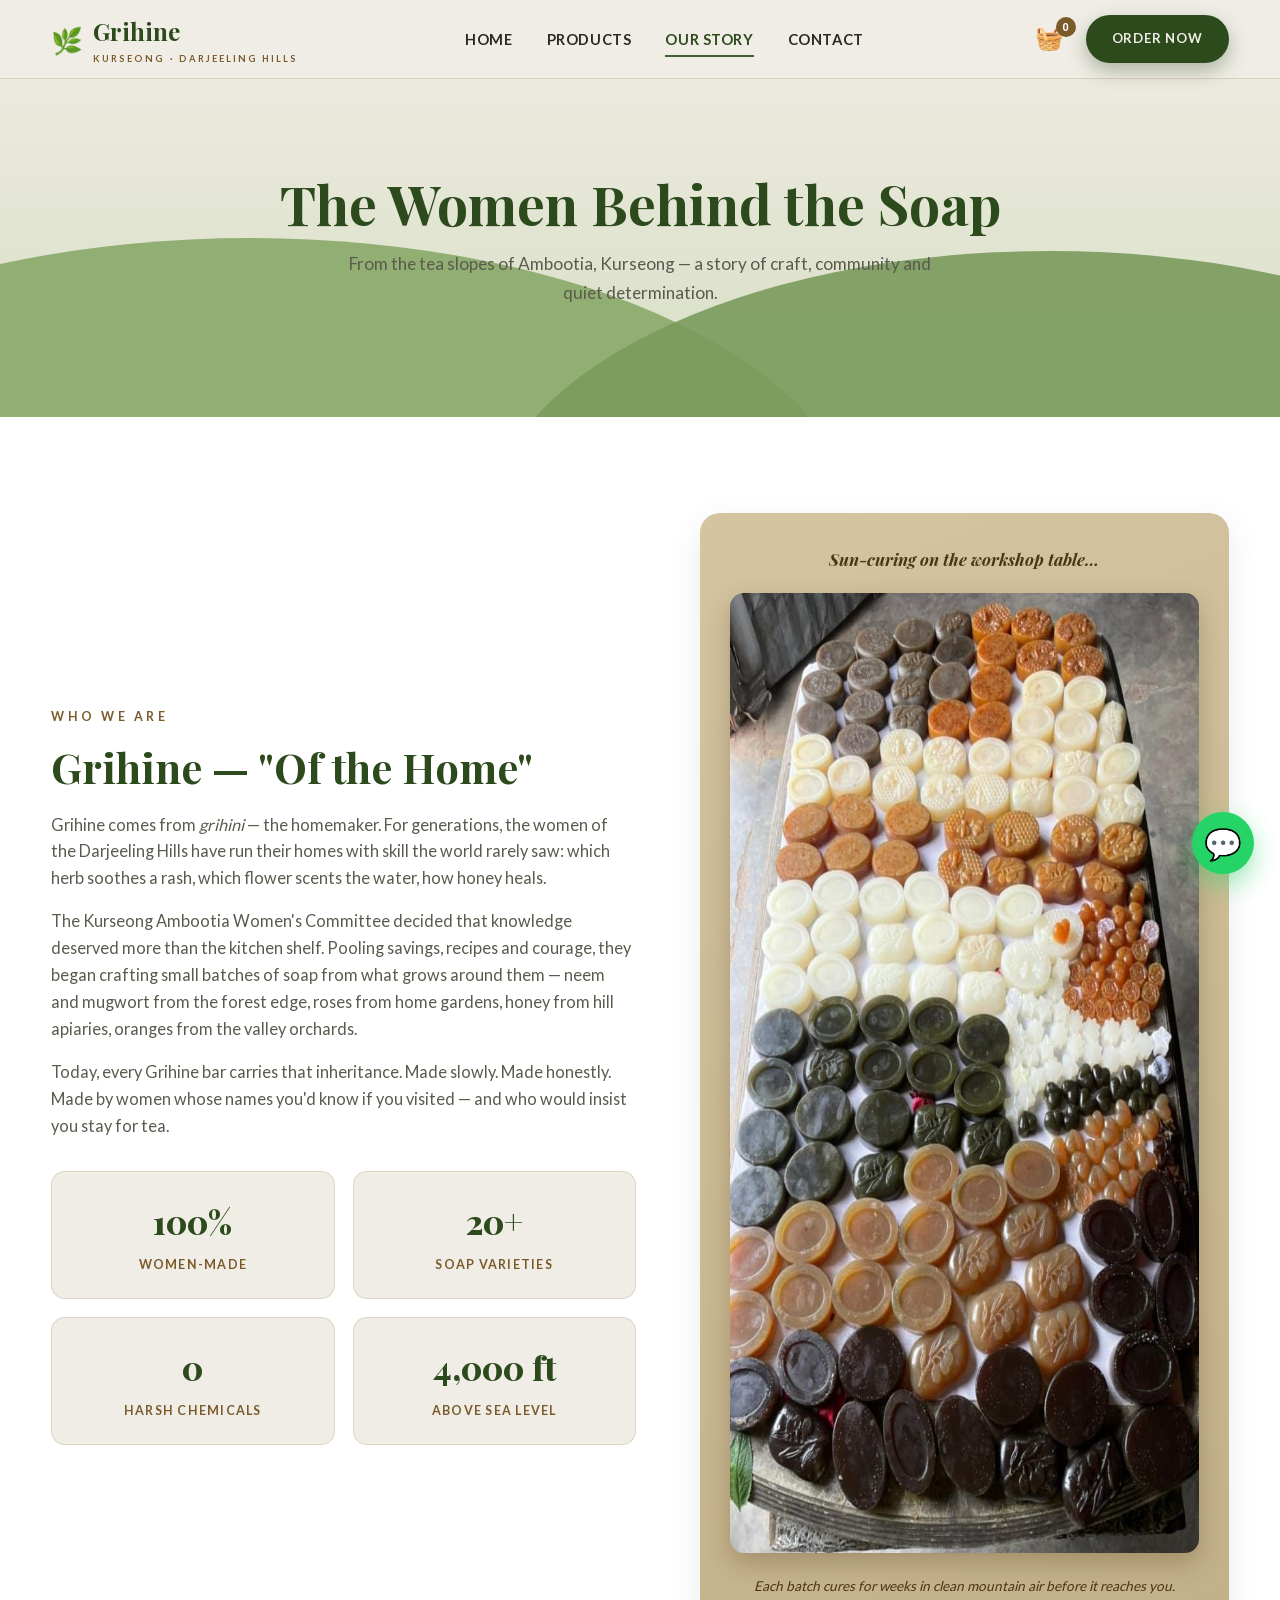
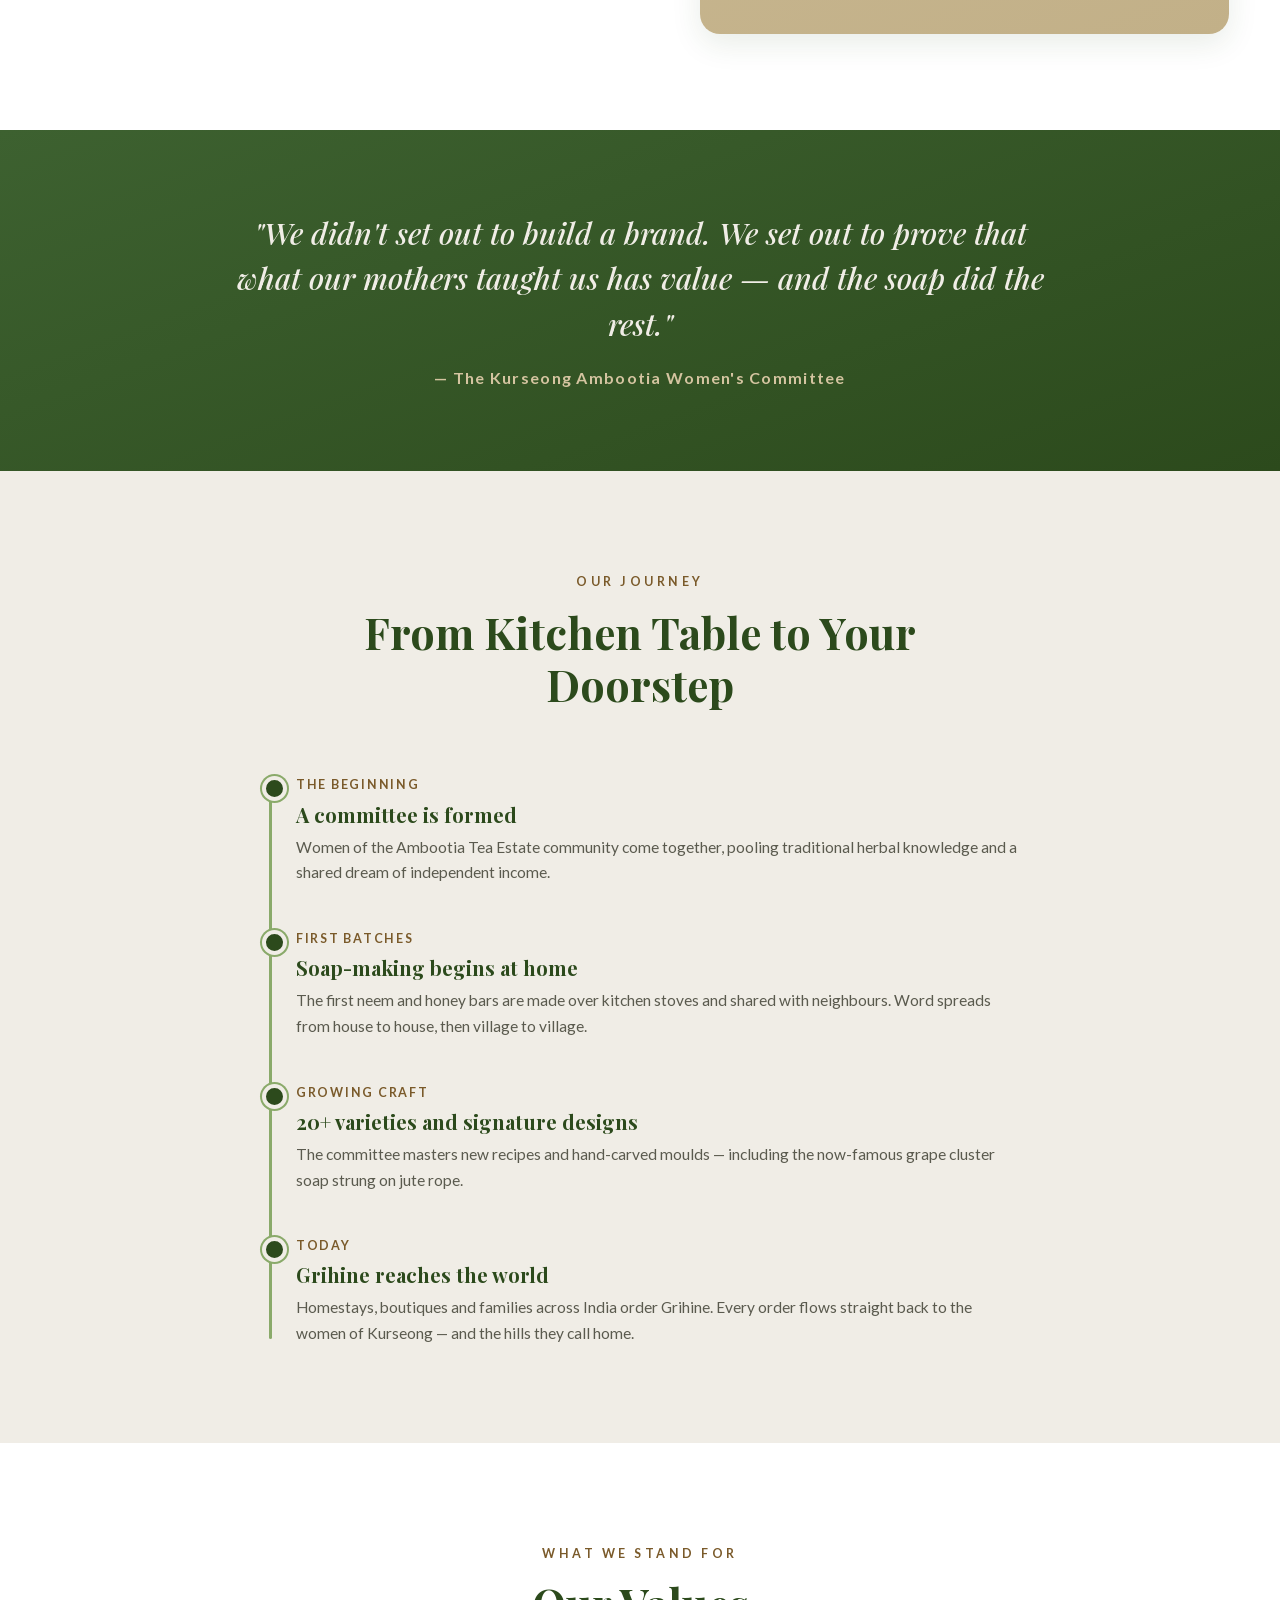
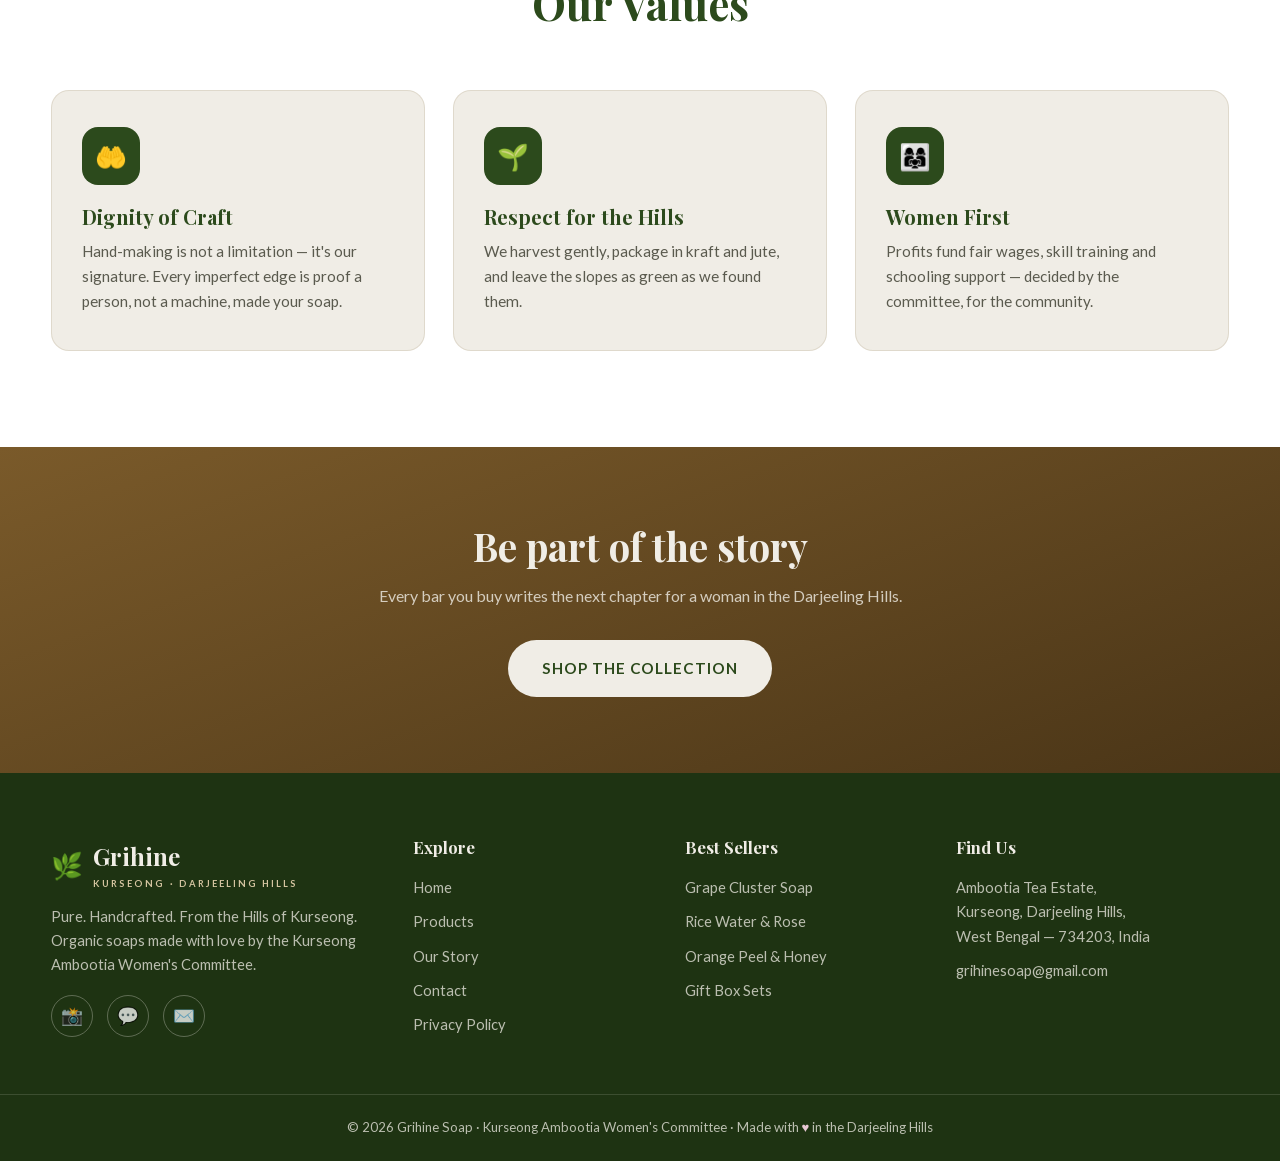
==== commit e8c15e93: "feat: real product photos replace CSS art across the site Six optimized product photos (grape cluste" ====
--- a/about.html
+++ b/about.html
@@ -77,14 +77,7 @@
       <div class="reveal">
         <div class="batch-display" aria-label="A fresh batch of handmade soaps">
           <h4>Sun-curing on the workshop table…</h4>
-          <div class="batch-grid">
-            <div class="mini-soap ms-neem"></div><div class="mini-soap ms-cream"></div>
-            <div class="mini-soap ms-honey"></div><div class="mini-soap ms-choc"></div>
-            <div class="mini-soap ms-grape"></div><div class="mini-soap ms-rose"></div>
-            <div class="mini-soap ms-mint"></div><div class="mini-soap ms-clay"></div>
-            <div class="mini-soap ms-cream"></div><div class="mini-soap ms-neem"></div>
-            <div class="mini-soap ms-honey"></div><div class="mini-soap ms-mint"></div>
-          </div>
+          <img class="batch-photo" src="images/batch.jpg" alt="A large batch of freshly made Grihine soaps curing on the workshop table" loading="lazy" width="720" height="960">
           <p class="batch-note">Each batch cures for weeks in clean mountain air before it reaches you.</p>
         </div>
       </div>
--- a/style.css
+++ b/style.css
@@ -422,6 +422,7 @@
 .product-tag {
   position: absolute;
   top: 14px; left: 14px;
+  z-index: 2;
   background: rgba(240, 237, 230, 0.92);
   color: var(--forest);
   font-size: 0.68rem;
@@ -468,6 +469,19 @@
   overflow: hidden;
 }
 .soap-visual.lg { height: 340px; border-radius: 18px; }
+
+/* Real product photo filling a visual area */
+.soap-photo {
+  position: absolute;
+  inset: 0;
+  width: 100%;
+  height: 100%;
+  object-fit: cover;
+  object-position: center;
+  transition: transform 0.6s ease;
+}
+.product-card:hover .soap-photo { transform: scale(1.05); }
+.soap-visual.lg .soap-photo { object-position: center; }
 
 /* Grape Cluster — jute rope + purple berries */
 .visual-grape { background: linear-gradient(160deg, #EFEAF2 0%, #DCD2E4 100%); }
@@ -697,6 +711,12 @@
   font-size: 0.85rem;
   color: var(--bark-dark);
   font-style: italic;
+}
+.batch-photo {
+  width: 100%;
+  border-radius: 14px;
+  box-shadow: 0 10px 24px rgba(74, 53, 23, 0.28);
+  display: block;
 }
 
 /* ---------- Ingredients ---------- */
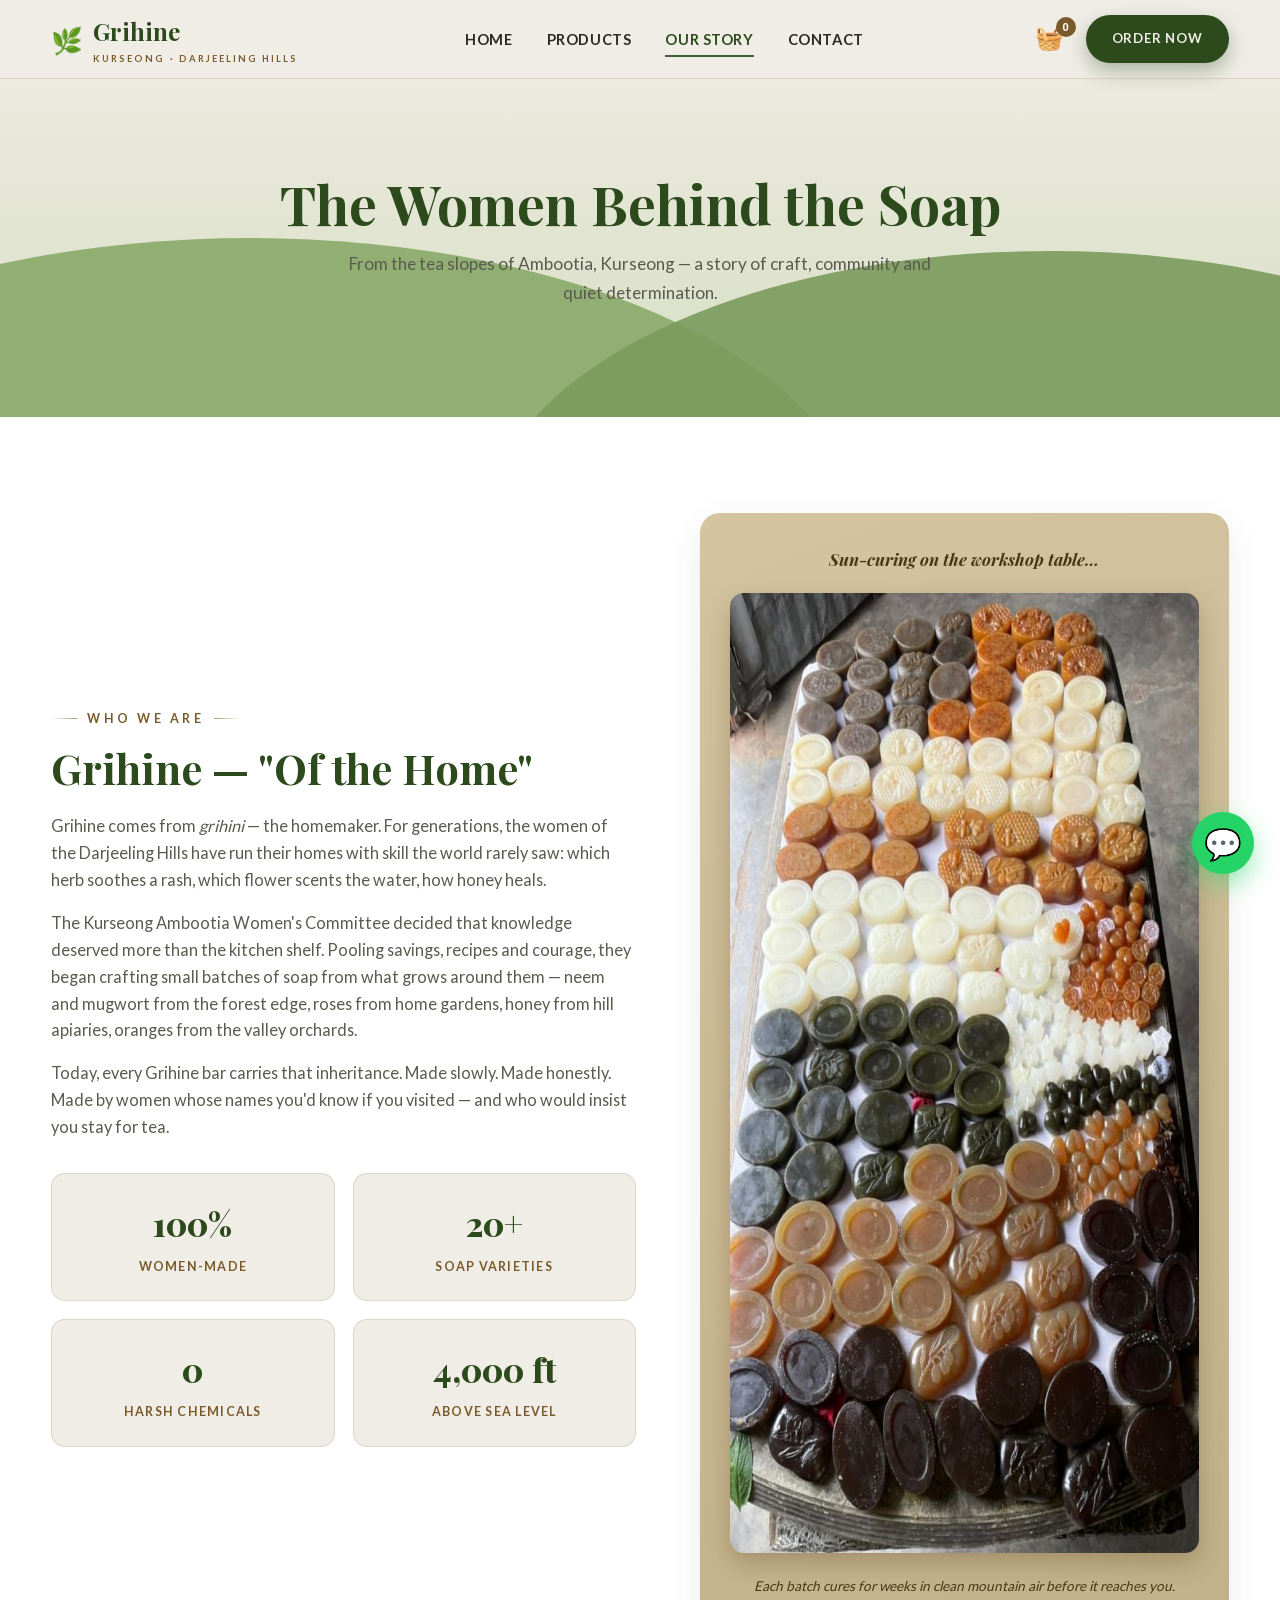
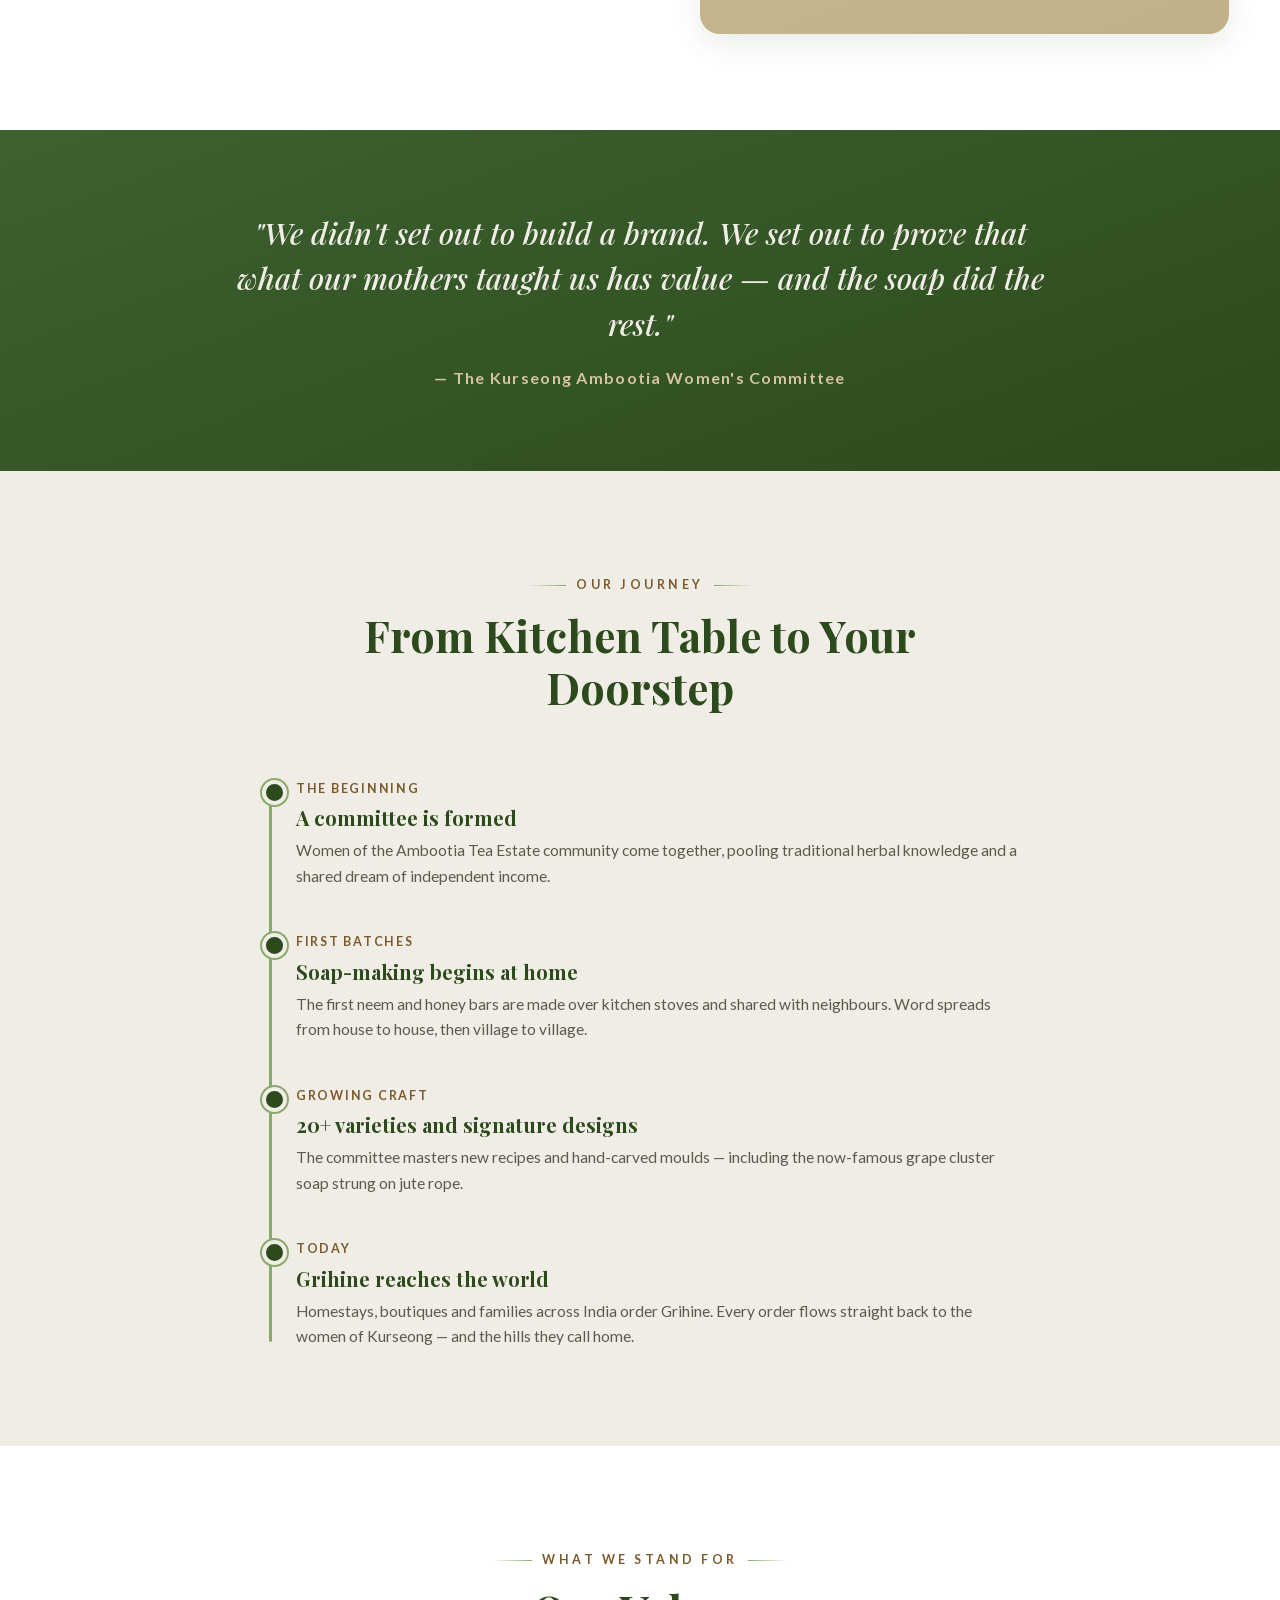
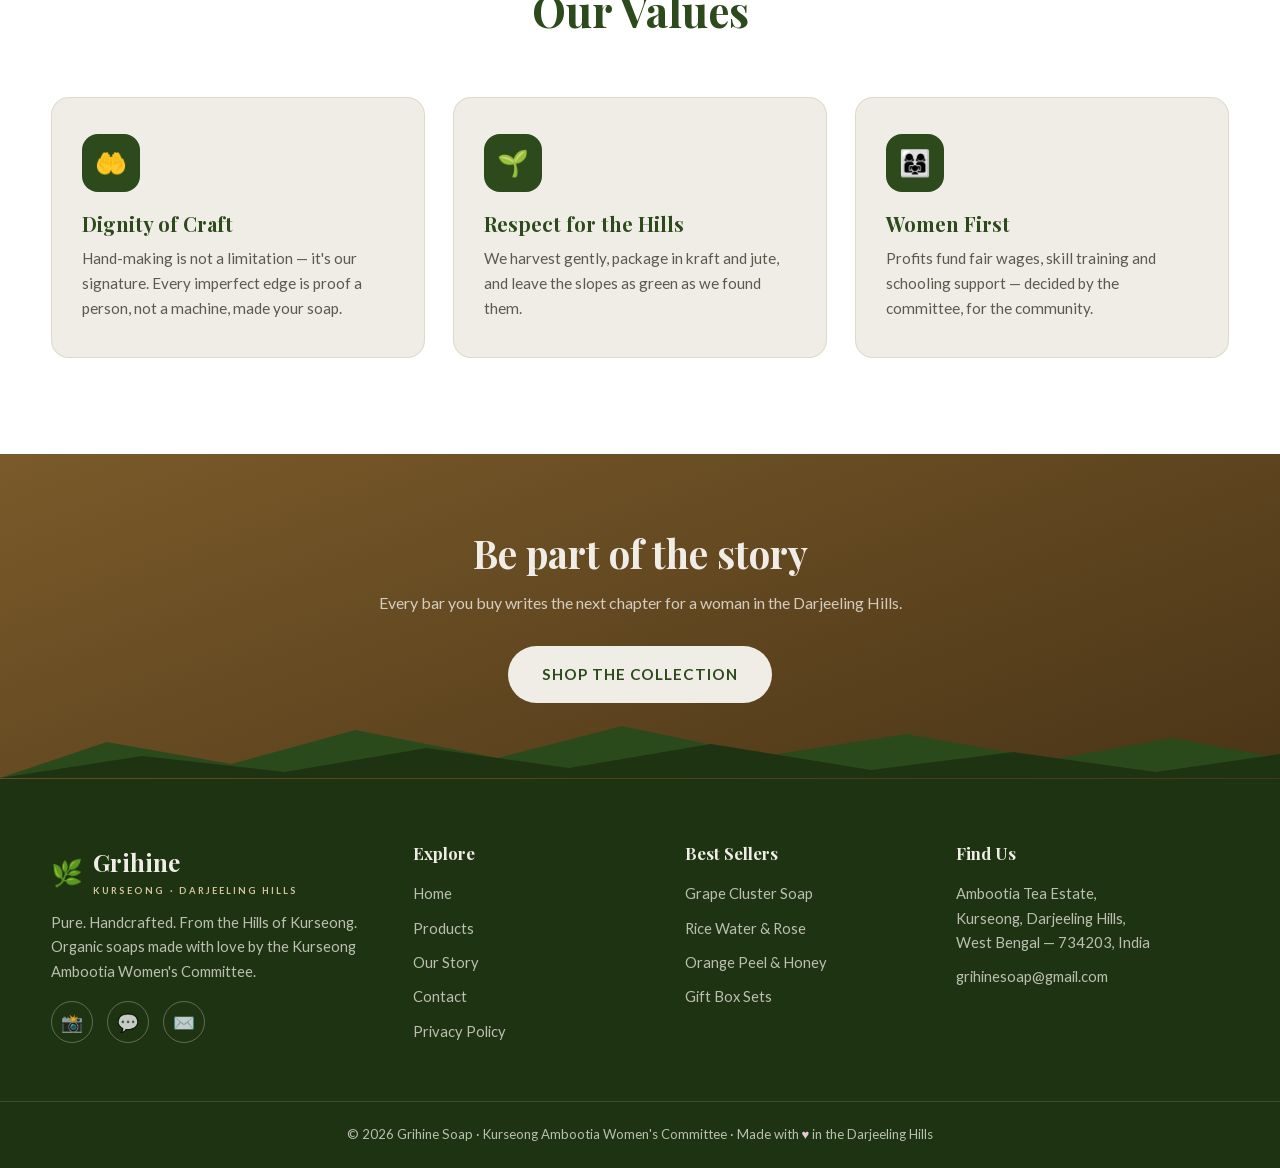
==== commit 1d5f9fd6: "feat: premium mountain identity + How It's Made process section - New 'How It's Made' section with r" ====
--- a/about.html
+++ b/about.html
@@ -161,6 +161,12 @@
   </section>
 
   <footer class="footer">
+    <div class="footer-range" aria-hidden="true">
+      <svg viewBox="0 0 1440 70" preserveAspectRatio="none" xmlns="http://www.w3.org/2000/svg">
+        <path d="M0 70 L120 34 L260 56 L400 22 L560 50 L700 18 L860 48 L1020 26 L1180 52 L1320 30 L1440 50 L1440 70 Z" fill="#2A4A1C"/>
+        <path d="M0 70 L160 48 L320 64 L480 40 L640 60 L800 36 L980 62 L1140 44 L1300 64 L1440 46 L1440 70 Z" fill="#1E3312"/>
+      </svg>
+    </div>
     <div class="container footer-grid">
       <div class="footer-brand">
         <a href="index.html" class="logo">
--- a/style.css
+++ b/style.css
@@ -1244,3 +1244,204 @@
   .hero-kicker, .hero h1, .hero .tagline, .hero-ctas, .page-hero h1, .page-hero p { opacity: 1; }
   .reveal { opacity: 1; transform: none; }
 }
+
+/* ==========================================================================
+   PREMIUM LAYER — mountain identity, texture, process section
+   ========================================================================== */
+
+/* ---------- Topographic contour texture (subtle, organic) ---------- */
+.hero::after {
+  content: '';
+  position: absolute;
+  inset: 0;
+  z-index: 1;
+  pointer-events: none;
+  opacity: 0.5;
+  background-image:
+    repeating-radial-gradient(circle at 78% 18%, transparent 0 22px, rgba(122,90,42,0.05) 22px 23px),
+    repeating-radial-gradient(circle at 12% 30%, transparent 0 30px, rgba(44,74,28,0.04) 30px 31px);
+}
+
+/* ---------- Section eyebrow upgraded with peak motif ---------- */
+.eyebrow {
+  position: relative;
+  display: inline-flex;
+  align-items: center;
+  gap: 10px;
+}
+.eyebrow::before, .eyebrow::after {
+  content: '';
+  width: 26px;
+  height: 1px;
+  background: linear-gradient(90deg, transparent, var(--tea));
+}
+.eyebrow::after { background: linear-gradient(90deg, var(--tea), transparent); }
+.section-head .eyebrow::before,
+.section-head .eyebrow::after { width: 40px; }
+
+/* ---------- Mountain ridge divider (drop between sections) ---------- */
+.ridge {
+  display: block;
+  width: 100%;
+  height: 90px;
+  margin: 0;
+  line-height: 0;
+}
+.ridge svg { width: 100%; height: 100%; display: block; }
+.ridge--tight { height: 60px; }
+
+/* peak motif — small centered emblem */
+.peak-motif {
+  display: flex;
+  justify-content: center;
+  margin-bottom: 16px;
+}
+.peak-motif svg { width: 56px; height: 32px; }
+
+/* ---------- HERO refinements ---------- */
+.hero h1 { letter-spacing: -0.01em; text-shadow: 0 2px 18px rgba(240,237,230,0.6); }
+.hero-kicker { backdrop-filter: blur(4px); -webkit-backdrop-filter: blur(4px); }
+/* tea-terrace ridgelines on the nearest hill */
+.hill-near-l::after, .hill-near-r::after { content: none; }
+
+/* trust row under hero CTAs */
+.hero-trust {
+  display: flex;
+  justify-content: center;
+  flex-wrap: wrap;
+  gap: 8px 26px;
+  margin-top: 34px;
+  opacity: 0;
+  animation: fadeUp 0.9s ease 0.95s forwards;
+}
+.hero-trust span {
+  font-size: 0.8rem;
+  font-weight: 700;
+  letter-spacing: 0.04em;
+  color: var(--bark-dark);
+  display: inline-flex;
+  align-items: center;
+  gap: 7px;
+}
+.hero-trust span::before { content: '✓'; color: var(--hill); font-weight: 800; }
+
+/* ---------- HOW IT'S MADE — process section ---------- */
+.process { background: #fff; position: relative; }
+.process-grid {
+  display: grid;
+  grid-template-columns: 1fr 1.08fr;
+  gap: 60px;
+  align-items: center;
+}
+.process-figure {
+  position: relative;
+  border-radius: 22px;
+  overflow: hidden;
+  box-shadow: 0 28px 60px rgba(44,74,28,0.22);
+}
+.process-figure img {
+  width: 100%;
+  height: 100%;
+  min-height: 460px;
+  object-fit: cover;
+  display: block;
+}
+.process-figure figcaption {
+  position: absolute;
+  left: 18px; bottom: 18px; right: 18px;
+  background: rgba(30,51,18,0.78);
+  backdrop-filter: blur(6px);
+  -webkit-backdrop-filter: blur(6px);
+  color: var(--mist);
+  padding: 12px 16px;
+  border-radius: 12px;
+  font-size: 0.85rem;
+  line-height: 1.4;
+}
+.process-figure figcaption strong { color: var(--clay); display: block; font-family: var(--font-head); font-size: 0.95rem; }
+.process-figure .live-badge {
+  position: absolute;
+  top: 16px; left: 16px;
+  background: rgba(240,237,230,0.92);
+  color: var(--forest);
+  font-size: 0.7rem;
+  font-weight: 700;
+  letter-spacing: 0.12em;
+  text-transform: uppercase;
+  padding: 6px 13px;
+  border-radius: 50px;
+  display: inline-flex;
+  align-items: center;
+  gap: 7px;
+}
+.process-figure .live-badge::before {
+  content: '';
+  width: 8px; height: 8px;
+  border-radius: 50%;
+  background: #25D366;
+  box-shadow: 0 0 0 0 rgba(37,211,102,0.6);
+  animation: waPulse 2s ease infinite;
+}
+
+.process-steps { counter-reset: step; }
+.process-step {
+  position: relative;
+  display: grid;
+  grid-template-columns: 56px 1fr;
+  gap: 20px;
+  padding: 18px 0;
+  border-bottom: 1px solid rgba(122,90,42,0.14);
+}
+.process-step:last-child { border-bottom: none; }
+.process-step .step-num {
+  counter-increment: step;
+  width: 52px; height: 52px;
+  border-radius: 14px;
+  background: linear-gradient(150deg, var(--hill), var(--forest));
+  color: var(--mist);
+  display: flex;
+  align-items: center;
+  justify-content: center;
+  font-family: var(--font-head);
+  font-size: 1.3rem;
+  font-weight: 800;
+  box-shadow: 0 8px 18px rgba(44,74,28,0.25);
+  position: relative;
+}
+.process-step .step-num::after {
+  content: counter(step, decimal-leading-zero);
+}
+.process-step .step-icon {
+  position: absolute;
+  top: -6px; right: -6px;
+  font-size: 0.95rem;
+  background: var(--clay);
+  border-radius: 50%;
+  width: 22px; height: 22px;
+  display: flex; align-items: center; justify-content: center;
+}
+.process-step h3 { font-size: 1.18rem; margin-bottom: 4px; }
+.process-step p { color: var(--soft-ink); font-size: 0.94rem; margin: 0; }
+
+/* ---------- FOOTER mountain range ---------- */
+.footer { position: relative; }
+.footer-range {
+  position: absolute;
+  top: -1px; left: 0; right: 0;
+  height: 70px;
+  transform: translateY(-100%);
+  line-height: 0;
+  pointer-events: none;
+}
+.footer-range svg { width: 100%; height: 100%; display: block; }
+
+/* ---------- Responsive ---------- */
+@media (max-width: 860px) {
+  .process-grid { grid-template-columns: 1fr; gap: 40px; }
+  .process-figure img { min-height: 340px; }
+  .ridge { height: 54px; }
+}
+@media (max-width: 620px) {
+  .hero-trust { gap: 6px 18px; }
+  .footer-range { height: 44px; }
+}
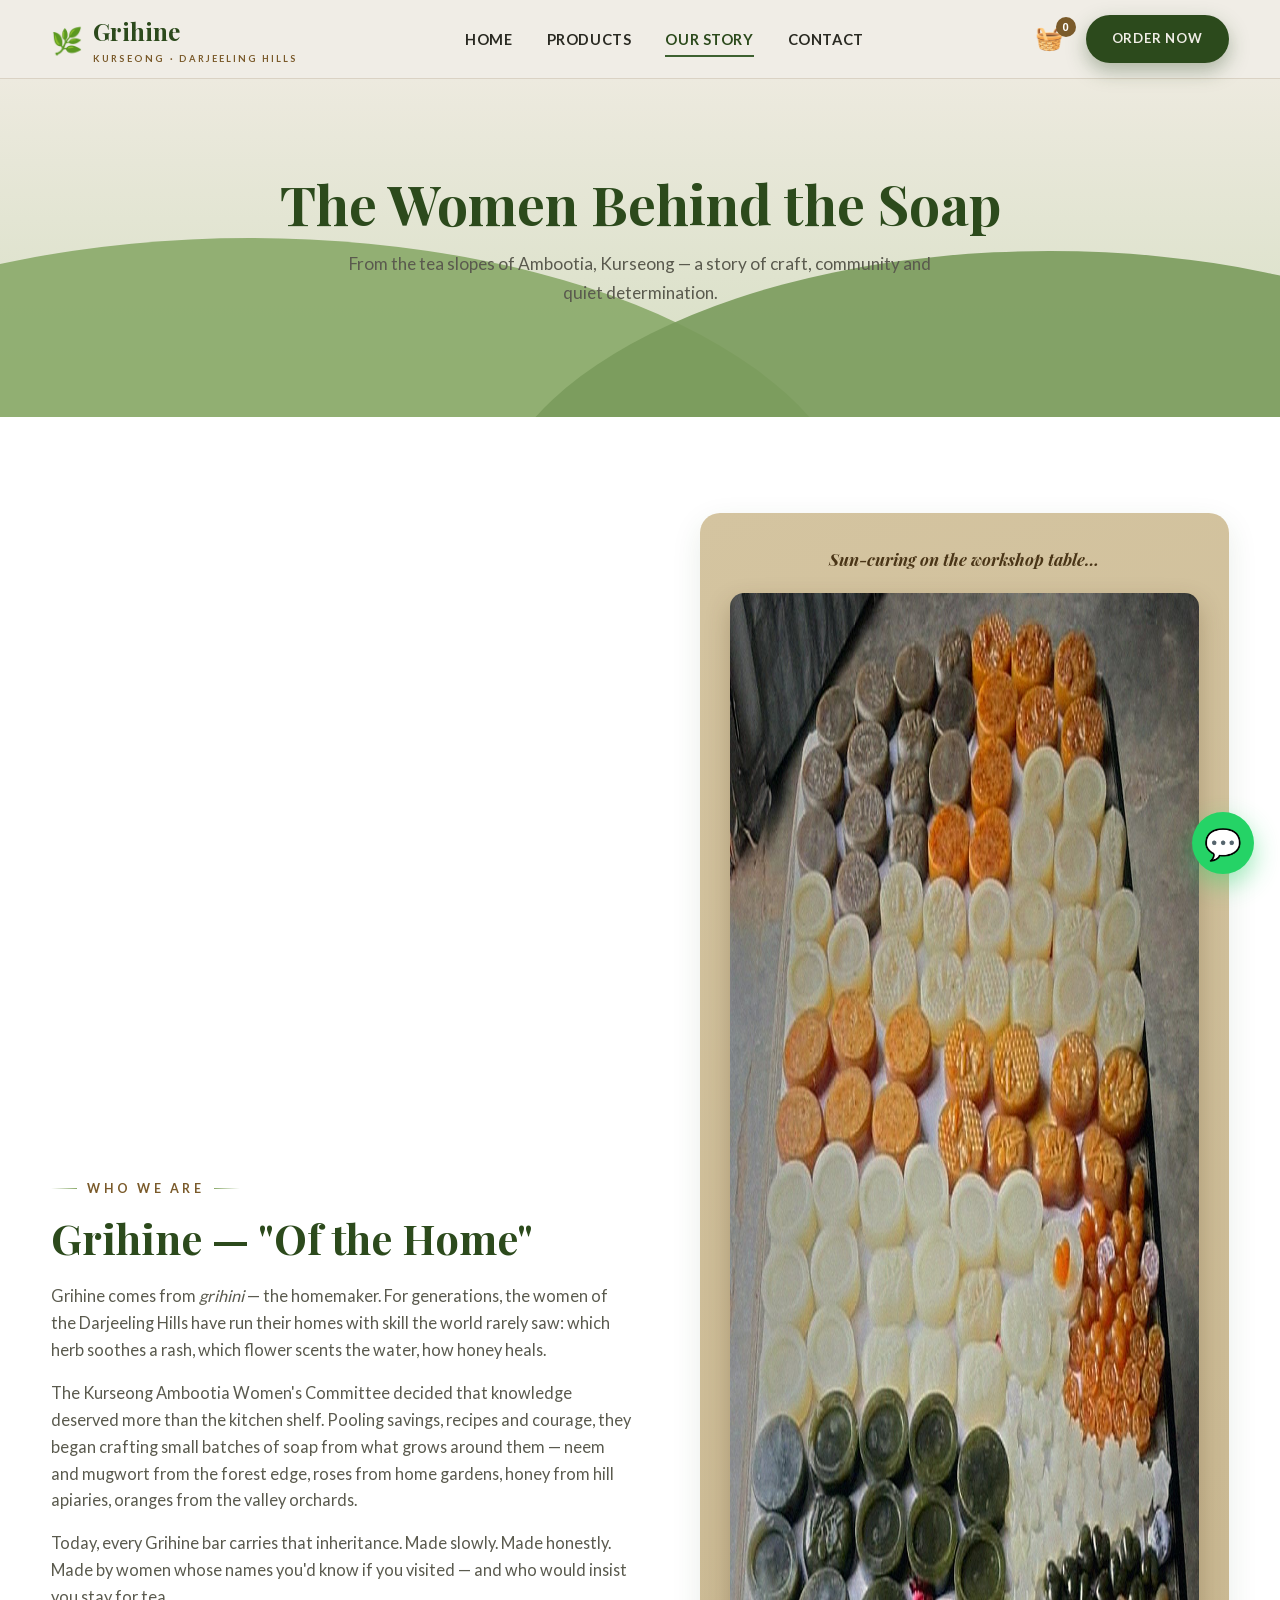
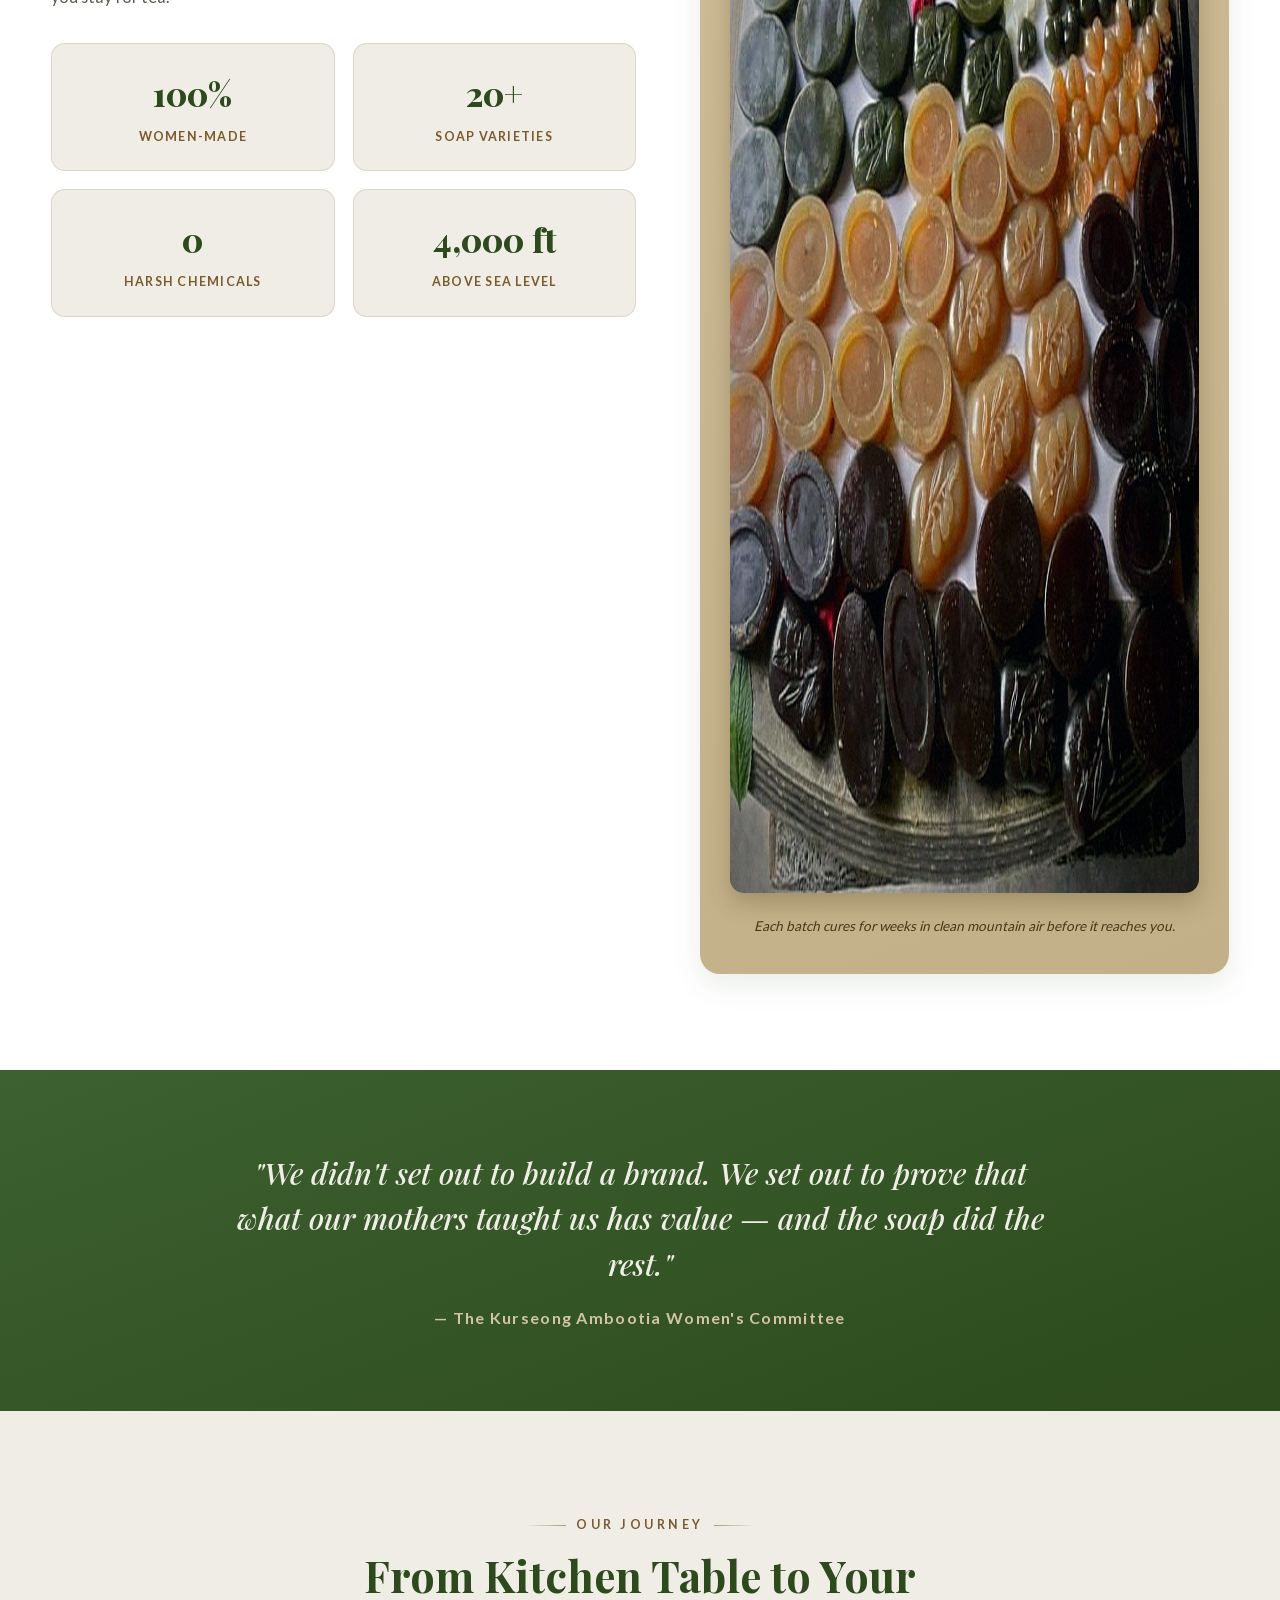
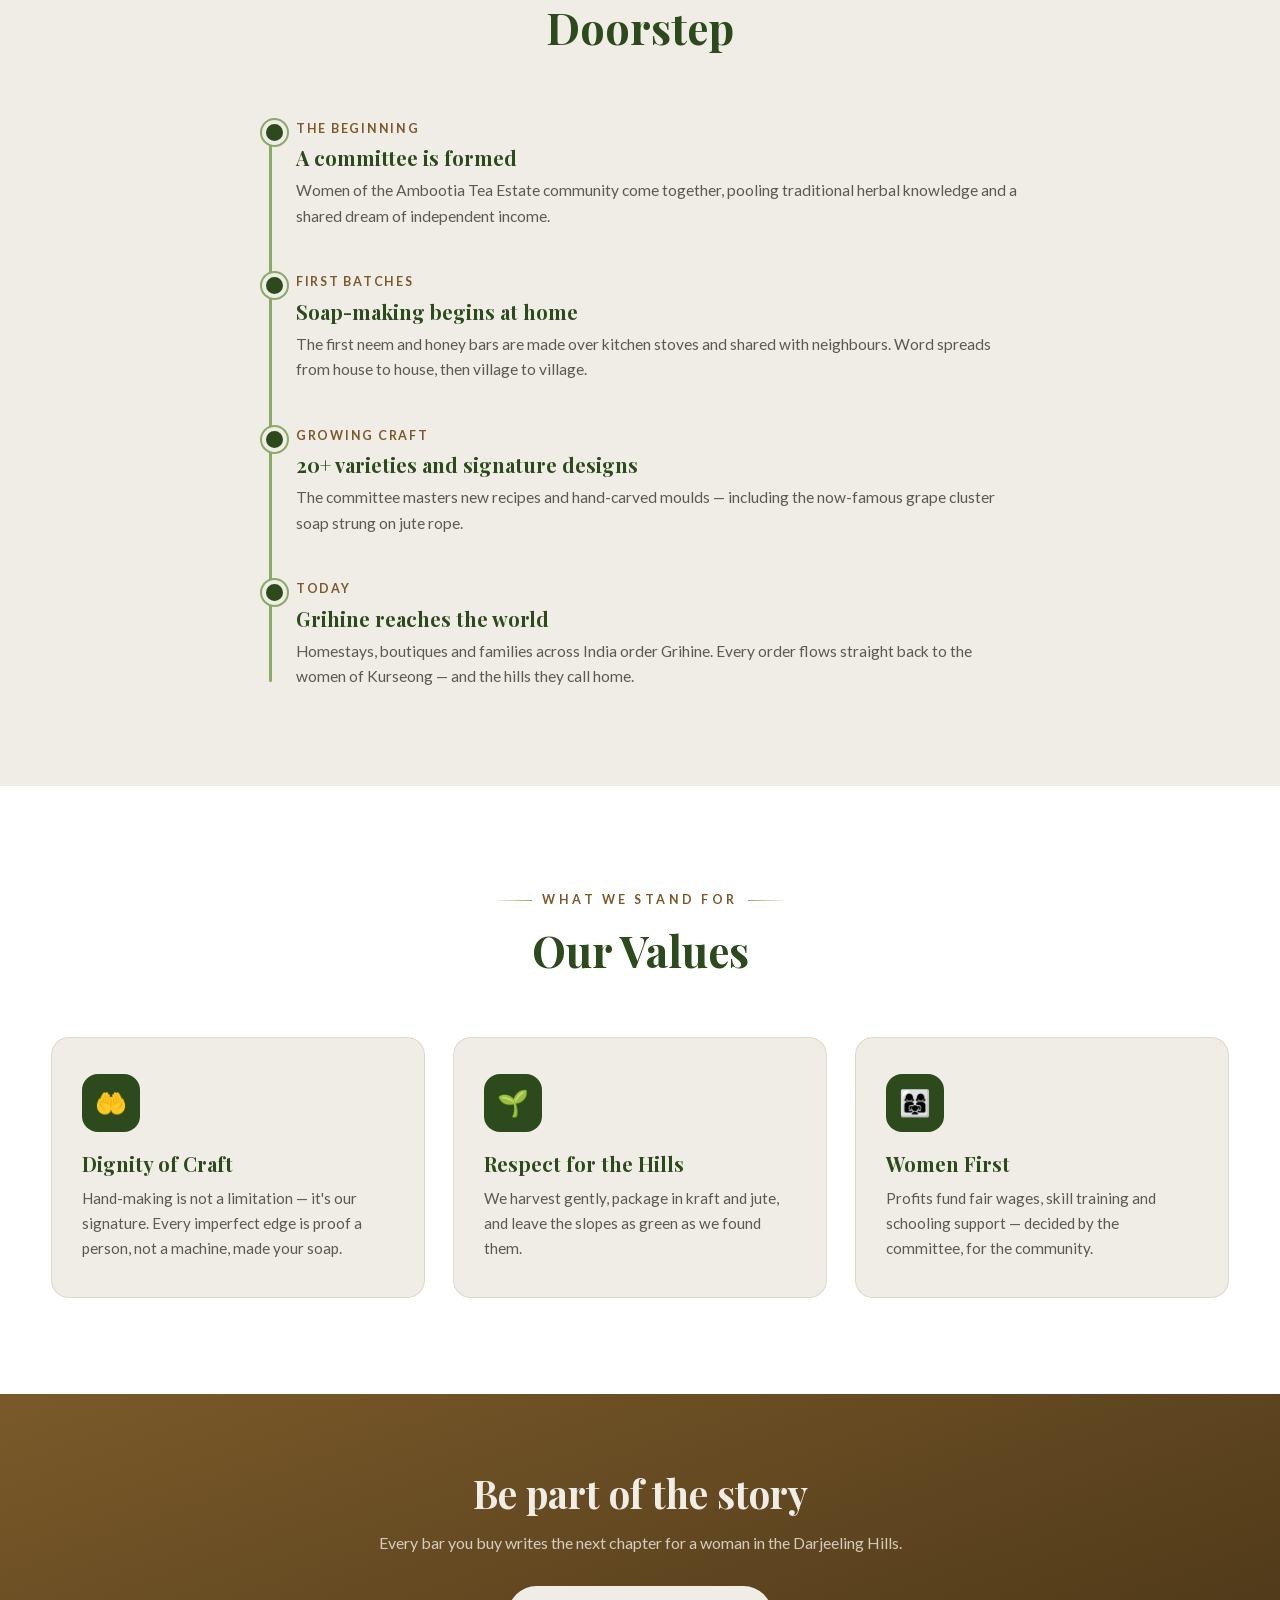
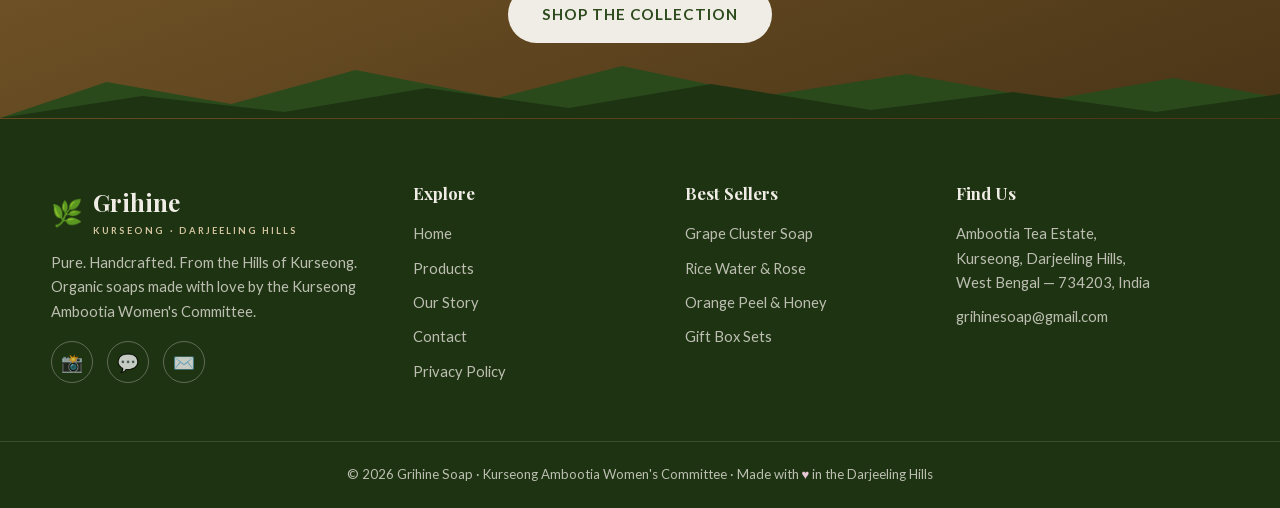
==== commit c5b31782: "feat: dark cinematic photo treatment across all product images - Replaced loud velvet backgrounds (r" ====
--- a/about.html
+++ b/about.html
@@ -77,7 +77,7 @@
       <div class="reveal">
         <div class="batch-display" aria-label="A fresh batch of handmade soaps">
           <h4>Sun-curing on the workshop table…</h4>
-          <img class="batch-photo" src="images/batch.jpg" alt="A large batch of freshly made Grihine soaps curing on the workshop table" loading="lazy" width="720" height="960">
+          <img class="batch-photo" src="images/batch.jpg" alt="A large batch of freshly made Grihine soaps curing on the workshop table" loading="lazy" width="1425" height="1900">
           <p class="batch-note">Each batch cures for weeks in clean mountain air before it reaches you.</p>
         </div>
       </div>
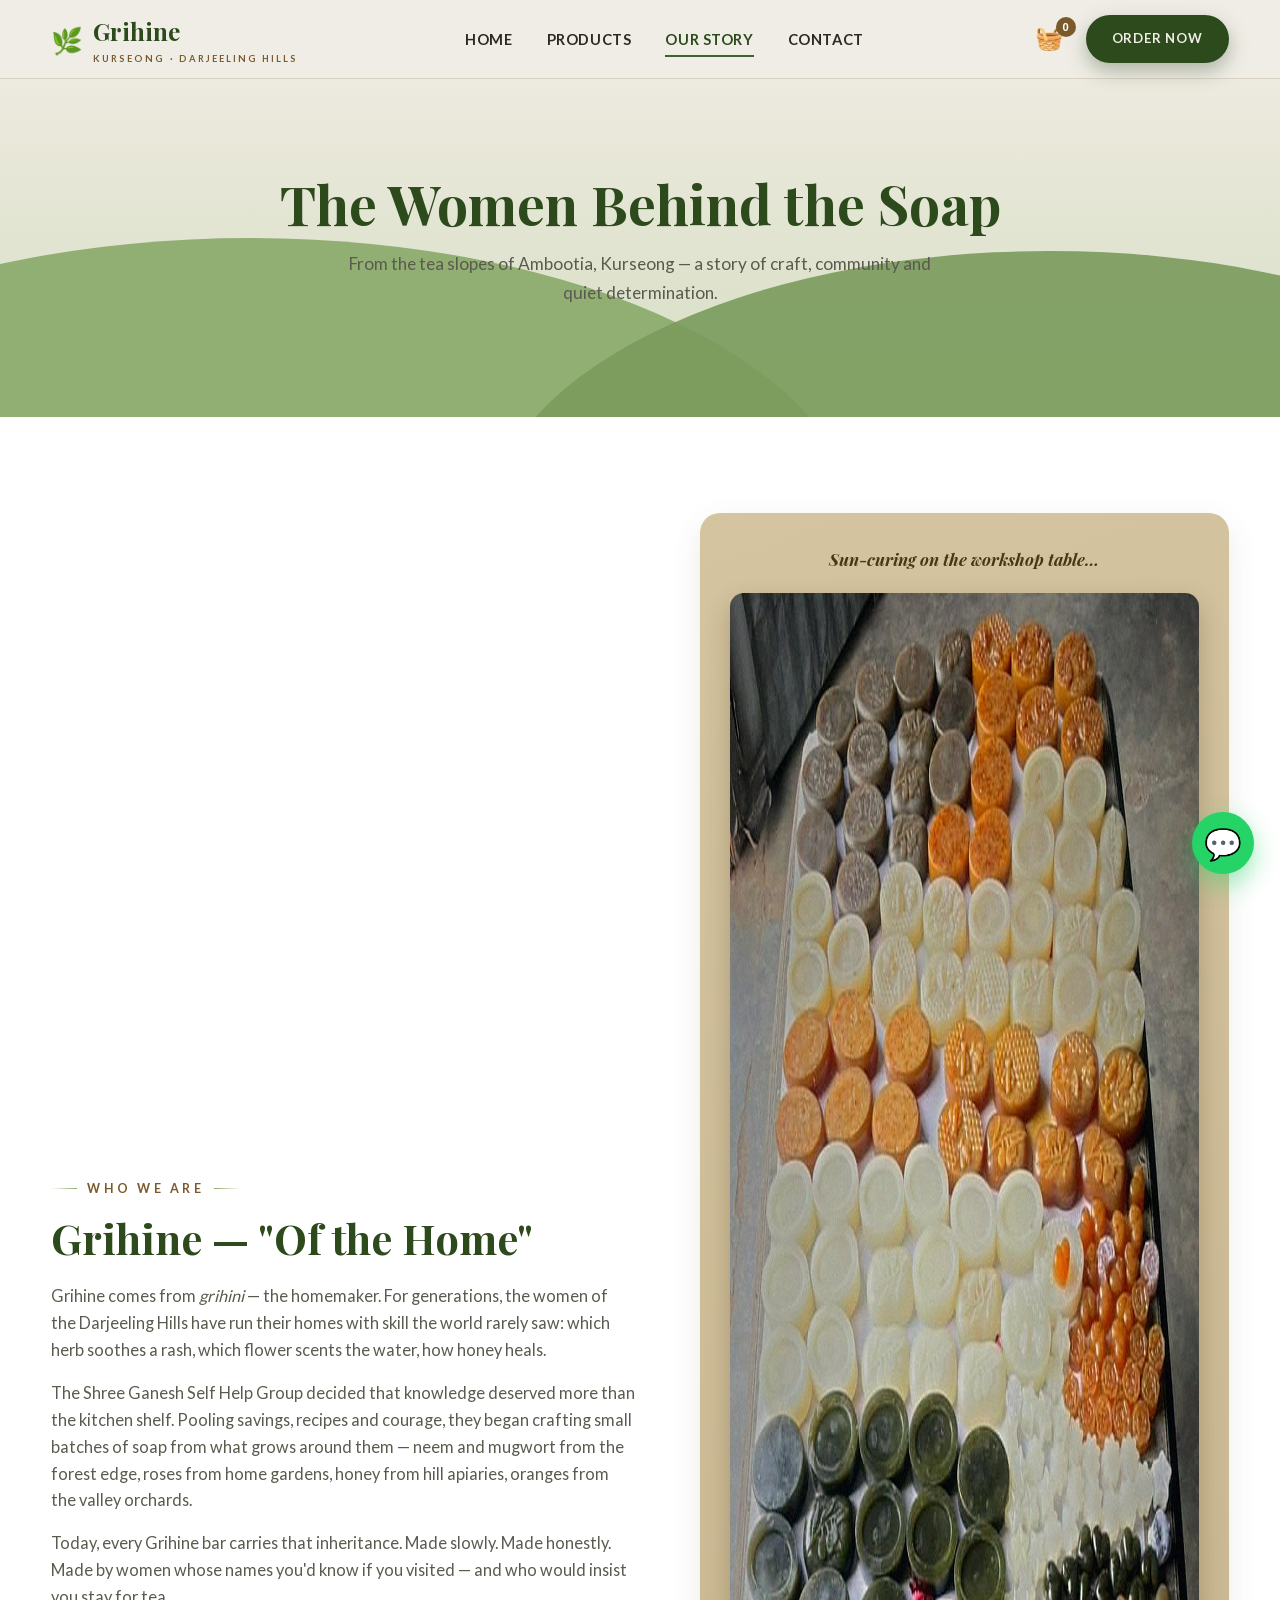
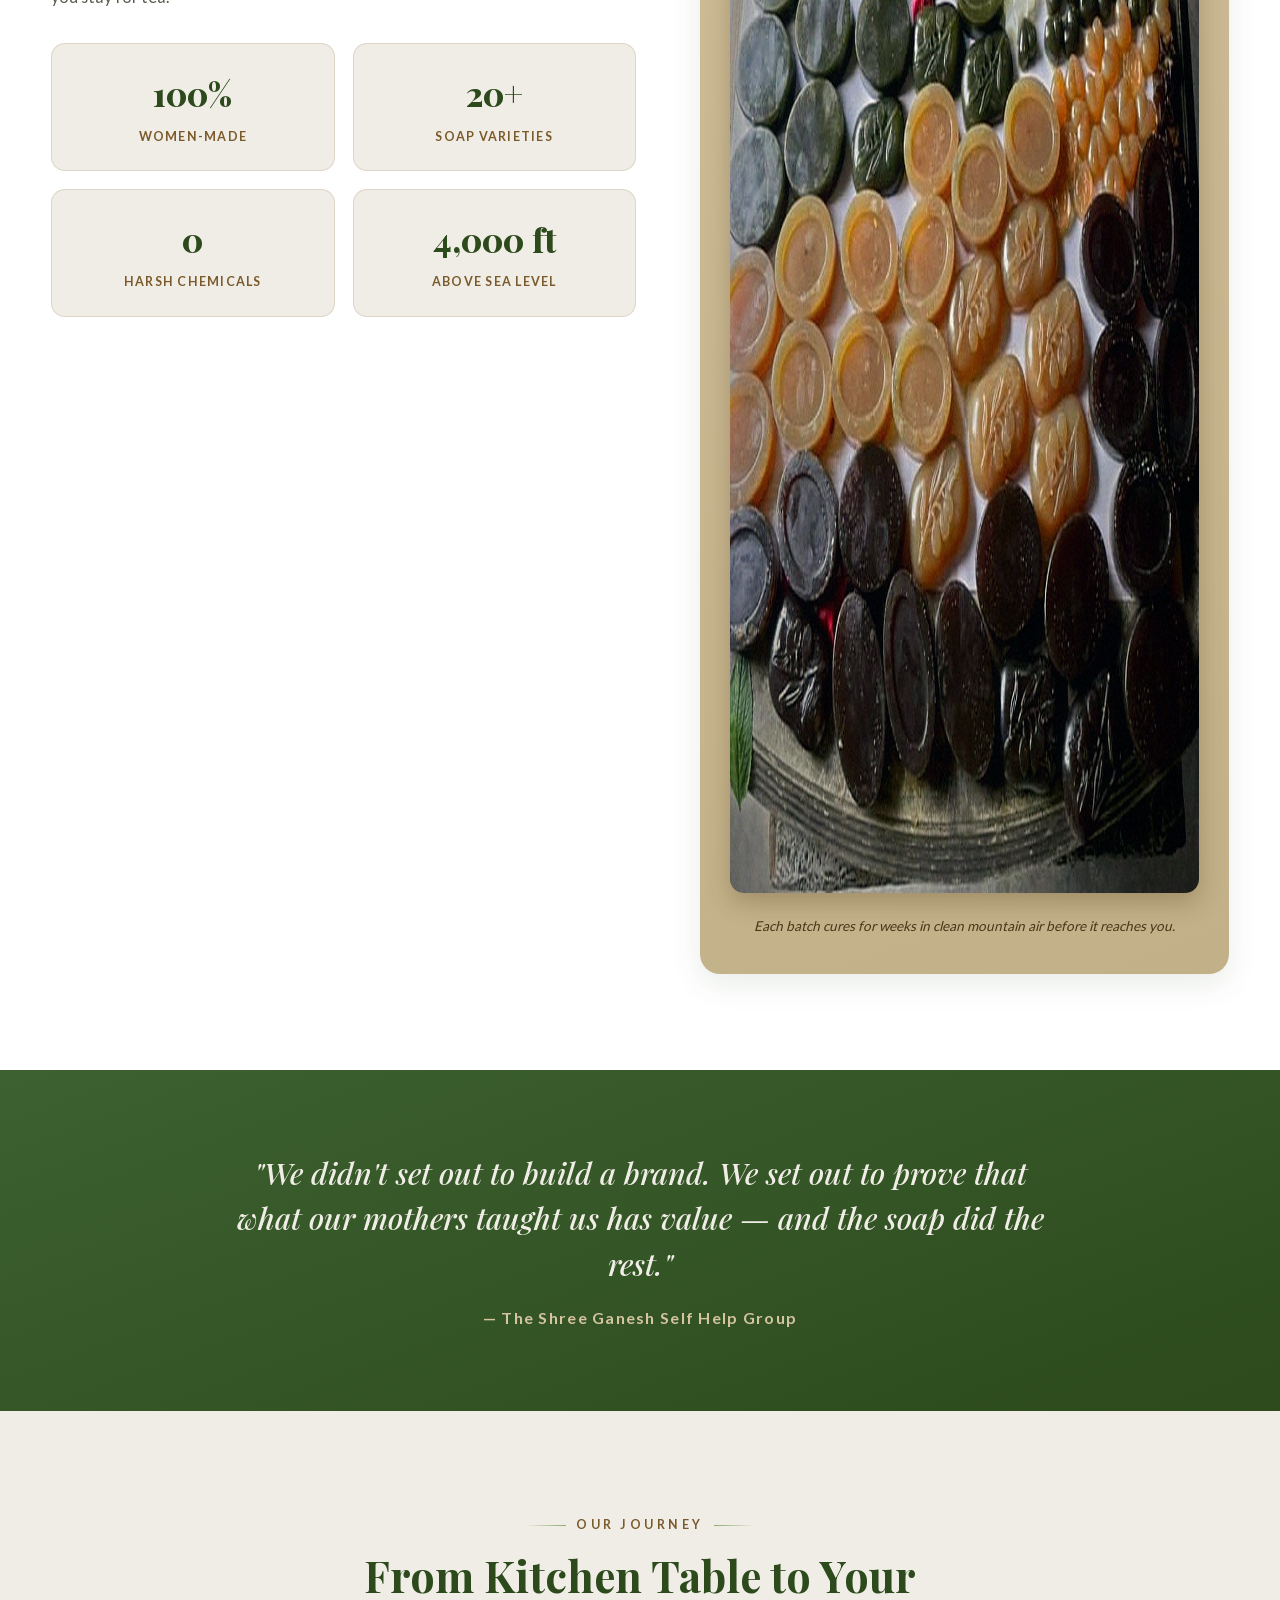
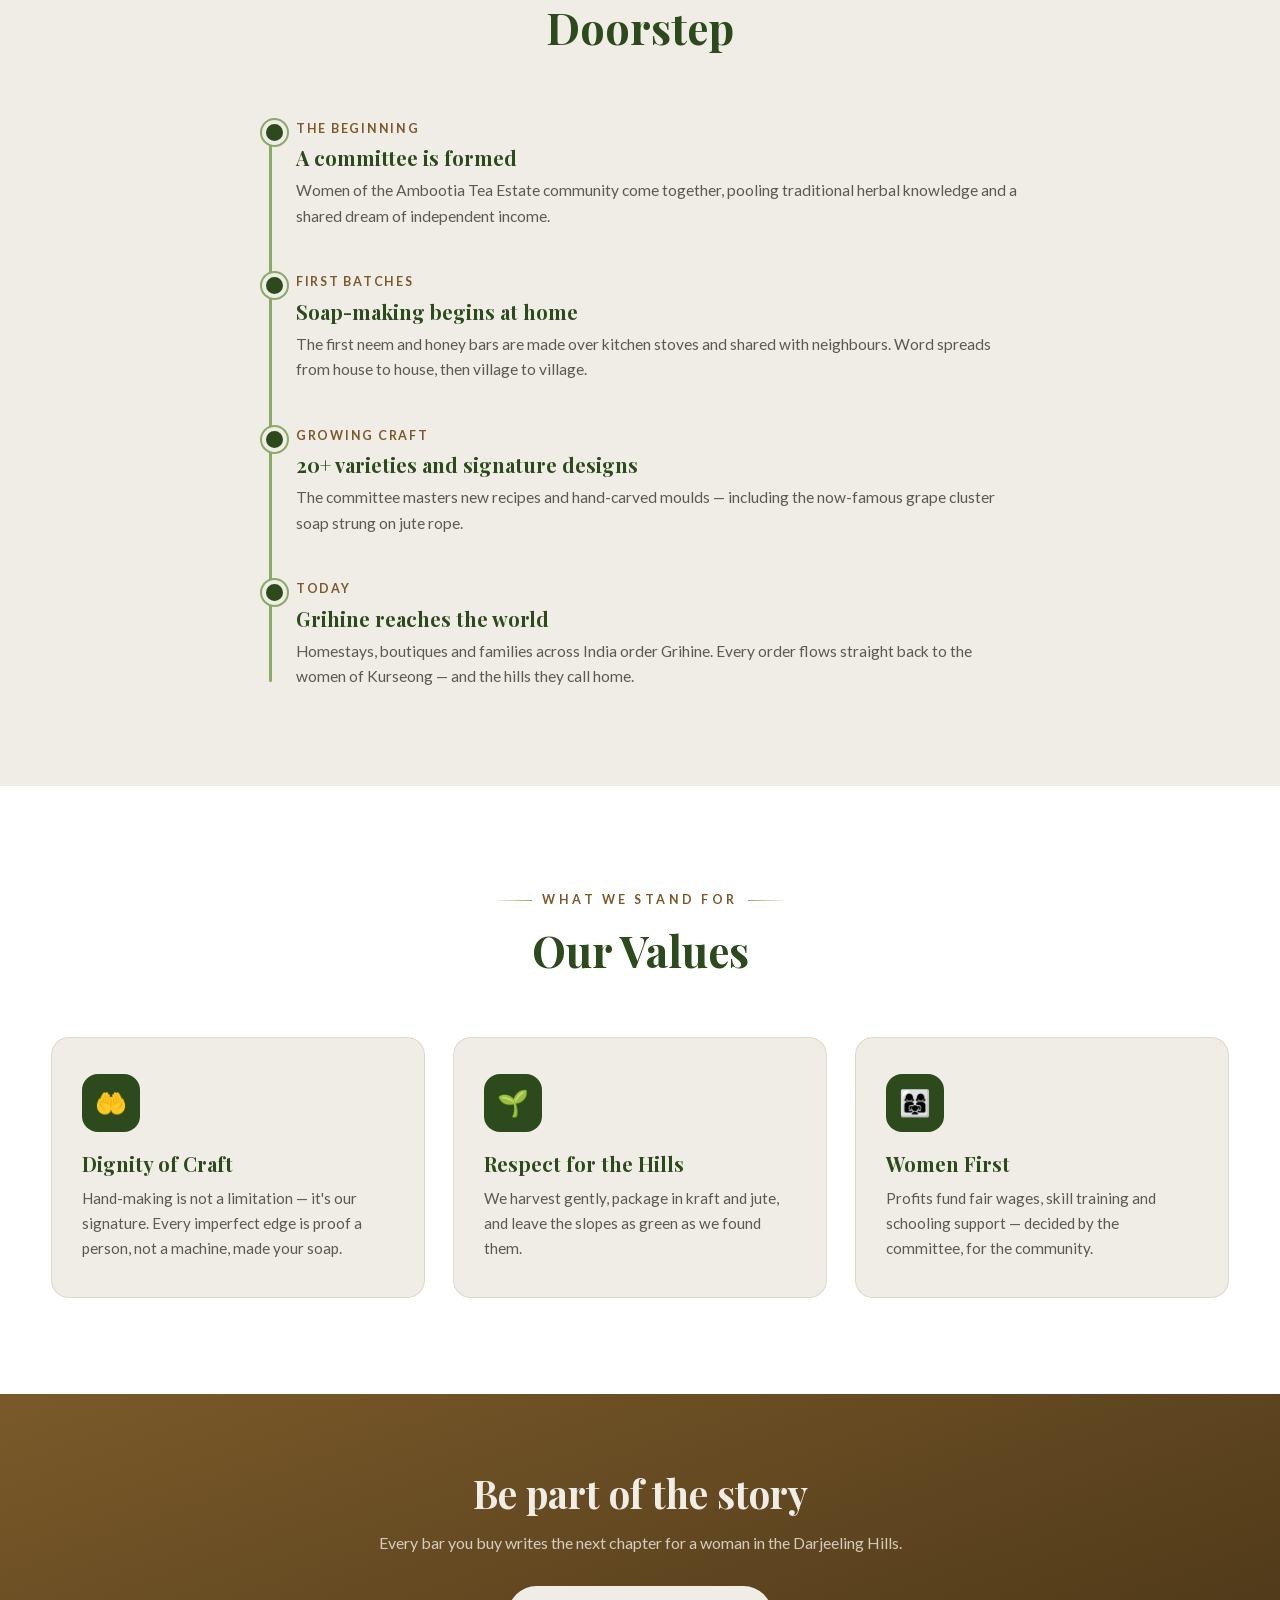
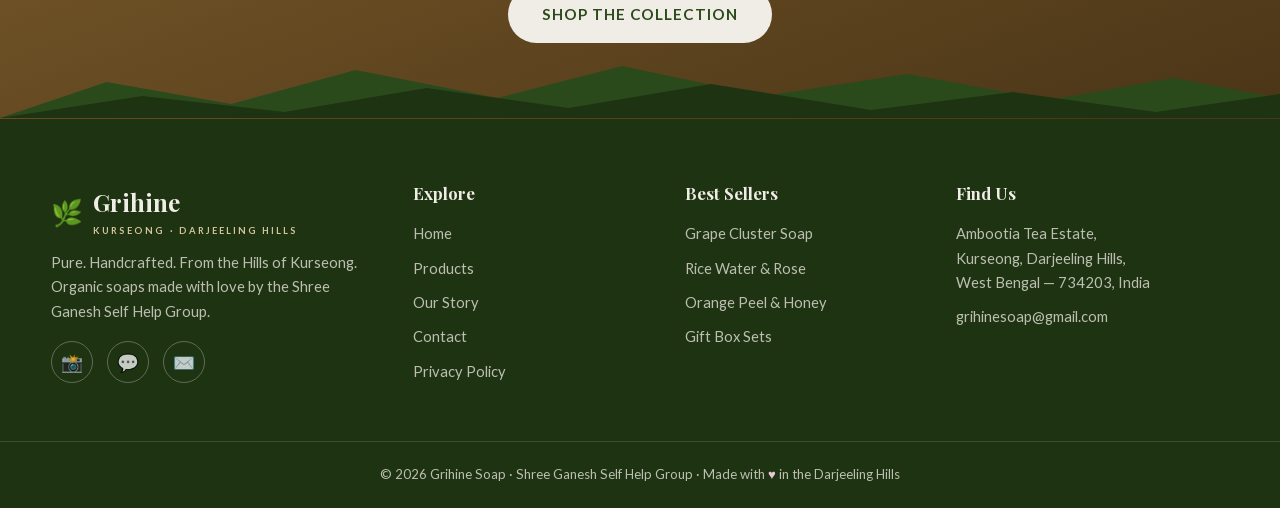
==== commit 17d70995: "chore: rename maker to Shree Ganesh Self Help Group Replaces 'Kurseong Ambootia Women's Committee' w" ====
--- a/about.html
+++ b/about.html
@@ -6,10 +6,10 @@
   <!-- Security: CSP (meta-level — GitHub Pages can't set HTTP headers), strict referrer -->
   <meta http-equiv="Content-Security-Policy" content="default-src 'self'; script-src 'self'; style-src 'self' 'unsafe-inline'; img-src 'self' data:; font-src 'self'; connect-src 'self'; frame-src https://www.google.com; object-src 'none'; base-uri 'self'; form-action 'self'">
   <meta name="referrer" content="strict-origin-when-cross-origin">
-  <title>Our Story — Grihine Soap | Kurseong Ambootia Women's Committee</title>
+  <title>Our Story — Grihine Soap | Shree Ganesh Self Help Group</title>
   <meta name="description" content="The story of Grihine Soap — how the women of Ambootia Tea Estate, Kurseong, turned hill-grown herbs and generations of knowledge into a handcrafted organic soap brand.">
   <meta name="keywords" content="women's committee Darjeeling, Ambootia Tea Estate, women entrepreneurs India, handmade soap story, Kurseong women, self help group soap">
-  <meta name="author" content="Kurseong Ambootia Women's Committee">
+  <meta name="author" content="Shree Ganesh Self Help Group">
 
   <meta property="og:type" content="website">
   <meta property="og:title" content="Our Story — Grihine Soap">
@@ -25,12 +25,12 @@
 
   <header class="navbar">
     <div class="container nav-inner">
-      <a href="index.html" class="logo">
+      <a href="home.html" class="logo">
         <span class="leaf">🌿</span>
         <span>Grihine<small>Kurseong · Darjeeling Hills</small></span>
       </a>
       <nav class="nav-links" id="navLinks">
-        <a href="index.html">Home</a>
+        <a href="home.html">Home</a>
         <a href="products.html">Products</a>
         <a href="about.html" class="active">Our Story</a>
         <a href="contact.html">Contact</a>
@@ -65,7 +65,7 @@
         <span class="eyebrow">Who We Are</span>
         <h2>Grihine — "Of the Home"</h2>
         <p>Grihine comes from <em>grihini</em> — the homemaker. For generations, the women of the Darjeeling Hills have run their homes with skill the world rarely saw: which herb soothes a rash, which flower scents the water, how honey heals.</p>
-        <p>The Kurseong Ambootia Women's Committee decided that knowledge deserved more than the kitchen shelf. Pooling savings, recipes and courage, they began crafting small batches of soap from what grows around them — neem and mugwort from the forest edge, roses from home gardens, honey from hill apiaries, oranges from the valley orchards.</p>
+        <p>The Shree Ganesh Self Help Group decided that knowledge deserved more than the kitchen shelf. Pooling savings, recipes and courage, they began crafting small batches of soap from what grows around them — neem and mugwort from the forest edge, roses from home gardens, honey from hill apiaries, oranges from the valley orchards.</p>
         <p>Today, every Grihine bar carries that inheritance. Made slowly. Made honestly. Made by women whose names you'd know if you visited — and who would insist you stay for tea.</p>
         <div class="stats">
           <div class="stat-box"><span class="num">100%</span><span class="label">Women-Made</span></div>
@@ -88,7 +88,7 @@
   <section class="quote-band">
     <div class="container reveal">
       <blockquote>"We didn't set out to build a brand. We set out to prove that what our mothers taught us has value — and the soap did the rest."</blockquote>
-      <cite>— The Kurseong Ambootia Women's Committee</cite>
+      <cite>— The Shree Ganesh Self Help Group</cite>
     </div>
   </section>
 
@@ -169,11 +169,11 @@
     </div>
     <div class="container footer-grid">
       <div class="footer-brand">
-        <a href="index.html" class="logo">
+        <a href="home.html" class="logo">
           <span class="leaf">🌿</span>
           <span>Grihine<small>Kurseong · Darjeeling Hills</small></span>
         </a>
-        <p>Pure. Handcrafted. From the Hills of Kurseong. Organic soaps made with love by the Kurseong Ambootia Women's Committee.</p>
+        <p>Pure. Handcrafted. From the Hills of Kurseong. Organic soaps made with love by the Shree Ganesh Self Help Group.</p>
         <div class="social-links">
           <a href="https://instagram.com/grihinesoap" target="_blank" rel="noopener" aria-label="Instagram">📸</a>
           <a href="https://wa.me/91XXXXXXXXXX" target="_blank" rel="noopener" aria-label="WhatsApp">💬</a>
@@ -183,7 +183,7 @@
       <div>
         <h4>Explore</h4>
         <ul>
-          <li><a href="index.html">Home</a></li>
+          <li><a href="home.html">Home</a></li>
           <li><a href="products.html">Products</a></li>
           <li><a href="about.html">Our Story</a></li>
           <li><a href="contact.html">Contact</a></li>
@@ -207,7 +207,7 @@
     </div>
     <div class="footer-bottom">
       <div class="container">
-        © 2026 Grihine Soap · Kurseong Ambootia Women's Committee · Made with <span class="heart">♥</span> in the Darjeeling Hills
+        © 2026 Grihine Soap · Shree Ganesh Self Help Group · Made with <span class="heart">♥</span> in the Darjeeling Hills
       </div>
     </div>
   </footer>
--- a/style.css
+++ b/style.css
@@ -1,6 +1,6 @@
 /* ==========================================================================
    GRIHINE SOAP — Pure. Handcrafted. From the Hills of Kurseong.
-   Handcrafted organic soap by the Kurseong Ambootia Women's Committee
+   Handcrafted organic soap by the Shree Ganesh Self Help Group
    ========================================================================== */
 
 /* ---------- Self-hosted fonts (no third-party requests — DPDP/GDPR safe) ---------- */
@@ -1445,3 +1445,75 @@
   .hero-trust { gap: 6px 18px; }
   .footer-range { height: 44px; }
 }
+
+/* ---------- Titepati hero-ingredient highlight ---------- */
+.ing-feature {
+  display: grid;
+  grid-template-columns: 0.85fr 1.15fr;
+  gap: 40px;
+  align-items: center;
+  background: linear-gradient(150deg, #fff, #F4F6EE);
+  border: 1px solid rgba(122, 90, 42, 0.16);
+  border-radius: 22px;
+  padding: 36px;
+  margin-bottom: 44px;
+  box-shadow: var(--card-shadow);
+  overflow: hidden;
+}
+.ing-feature-art {
+  position: relative;
+  min-height: 220px;
+  border-radius: 16px;
+  background: radial-gradient(circle at 50% 35%, #4d7a3c, var(--forest) 70%);
+  display: flex;
+  align-items: center;
+  justify-content: center;
+  overflow: hidden;
+}
+.ing-feature-art::before,
+.ing-feature-art::after {
+  content: '';
+  position: absolute;
+  border-radius: 50%;
+  background: rgba(240, 237, 230, 0.06);
+}
+.ing-feature-art::before { width: 240px; height: 240px; top: -70px; right: -60px; }
+.ing-feature-art::after { width: 160px; height: 160px; bottom: -50px; left: -40px; }
+.ing-feature-art .leaf-mark { font-size: 4.6rem; filter: drop-shadow(0 6px 14px rgba(0,0,0,0.3)); position: relative; z-index: 1; }
+.ing-feature-art .local-name {
+  position: absolute;
+  bottom: 16px;
+  z-index: 1;
+  font-family: var(--font-head);
+  font-style: italic;
+  color: var(--clay);
+  font-size: 0.95rem;
+  letter-spacing: 0.04em;
+}
+.ing-feature-text .eyebrow { margin-bottom: 8px; }
+.ing-feature-text h3 { font-size: clamp(1.5rem, 3vw, 2rem); margin-bottom: 6px; }
+.ing-feature-text .sub {
+  font-weight: 700;
+  color: var(--bark);
+  font-size: 0.95rem;
+  margin-bottom: 14px;
+}
+.ing-feature-text p { color: var(--soft-ink); font-size: 0.98rem; margin-bottom: 18px; }
+.ing-chips { display: flex; flex-wrap: wrap; gap: 10px; }
+.ing-chips span {
+  background: var(--mist);
+  border: 1px solid rgba(61, 97, 48, 0.22);
+  color: var(--hill);
+  font-size: 0.8rem;
+  font-weight: 700;
+  letter-spacing: 0.02em;
+  padding: 7px 14px;
+  border-radius: 50px;
+}
+.ing-chips span::before { content: '✓ '; color: var(--tea); }
+.ing-feature .footnote { font-size: 0.78rem; color: var(--bark); font-style: italic; margin-top: 14px; margin-bottom: 0; }
+
+@media (max-width: 760px) {
+  .ing-feature { grid-template-columns: 1fr; gap: 26px; padding: 26px; }
+  .ing-feature-art { min-height: 160px; }
+}
